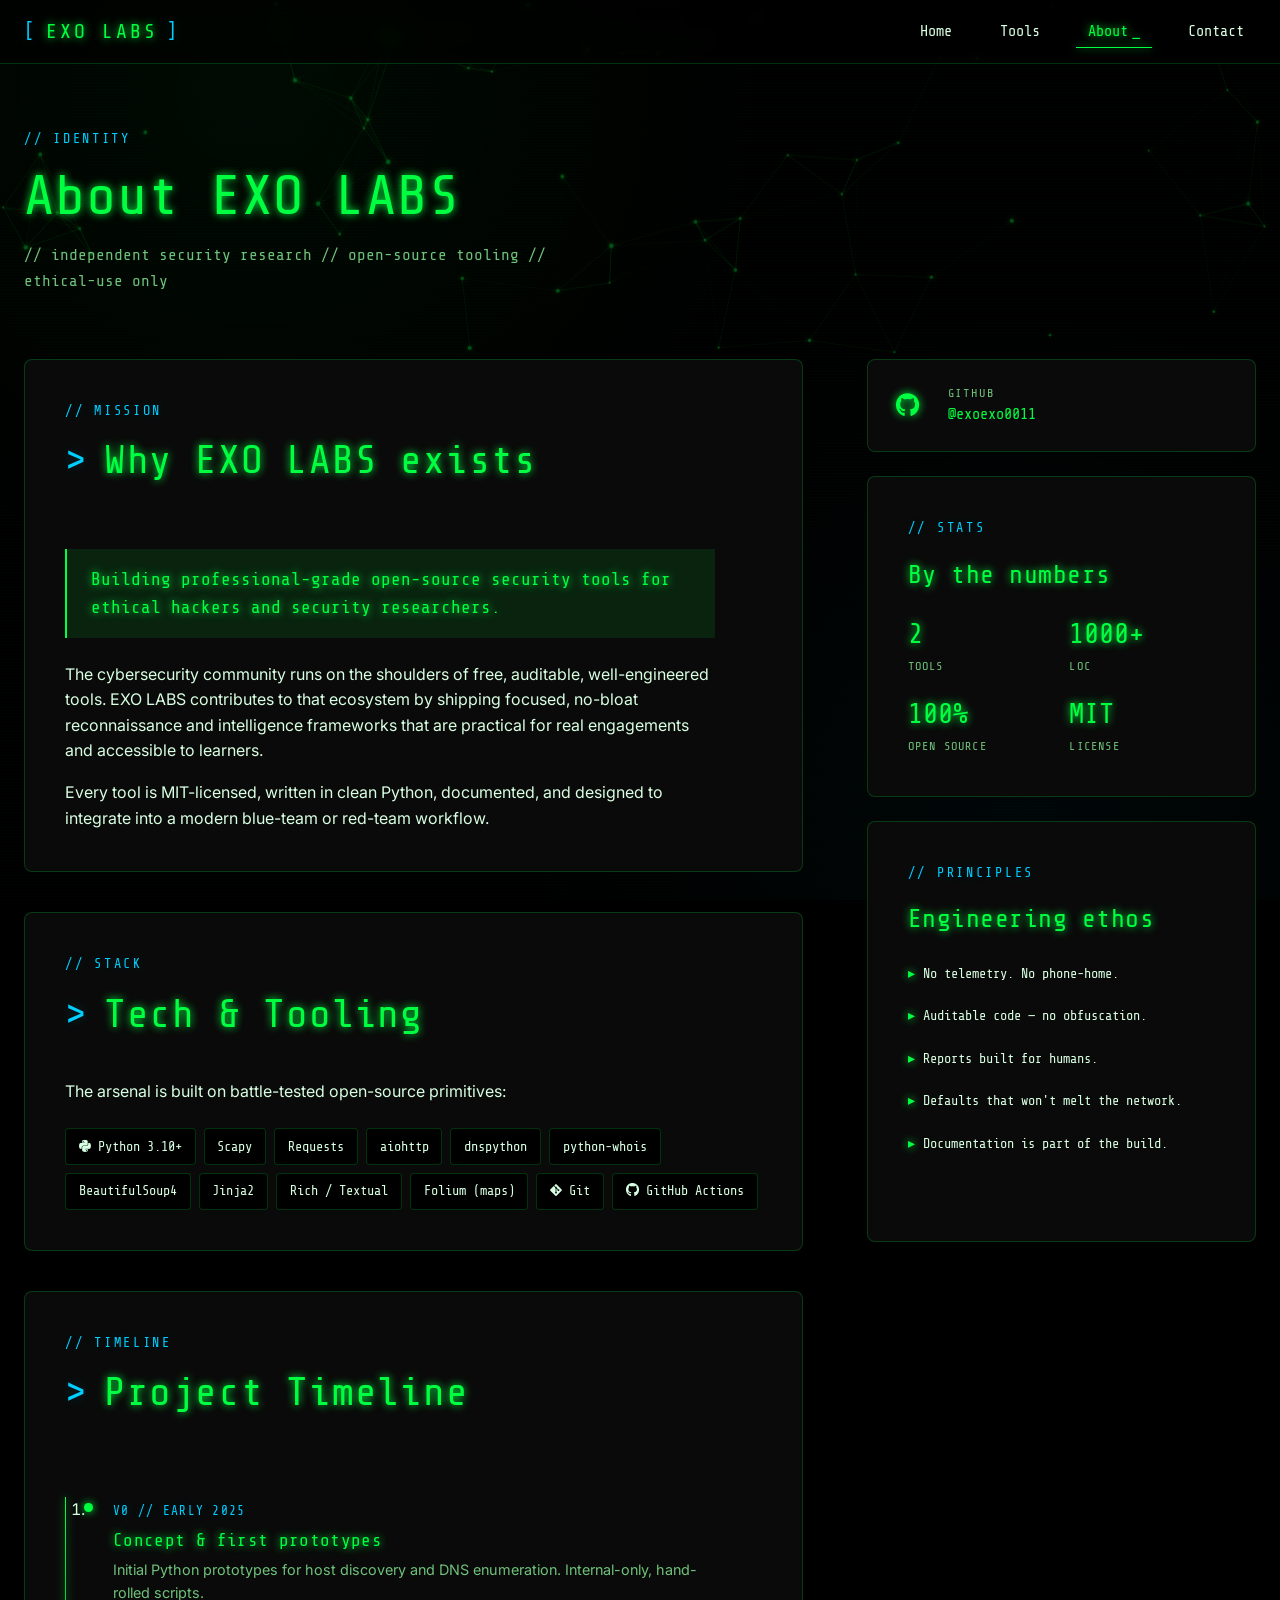
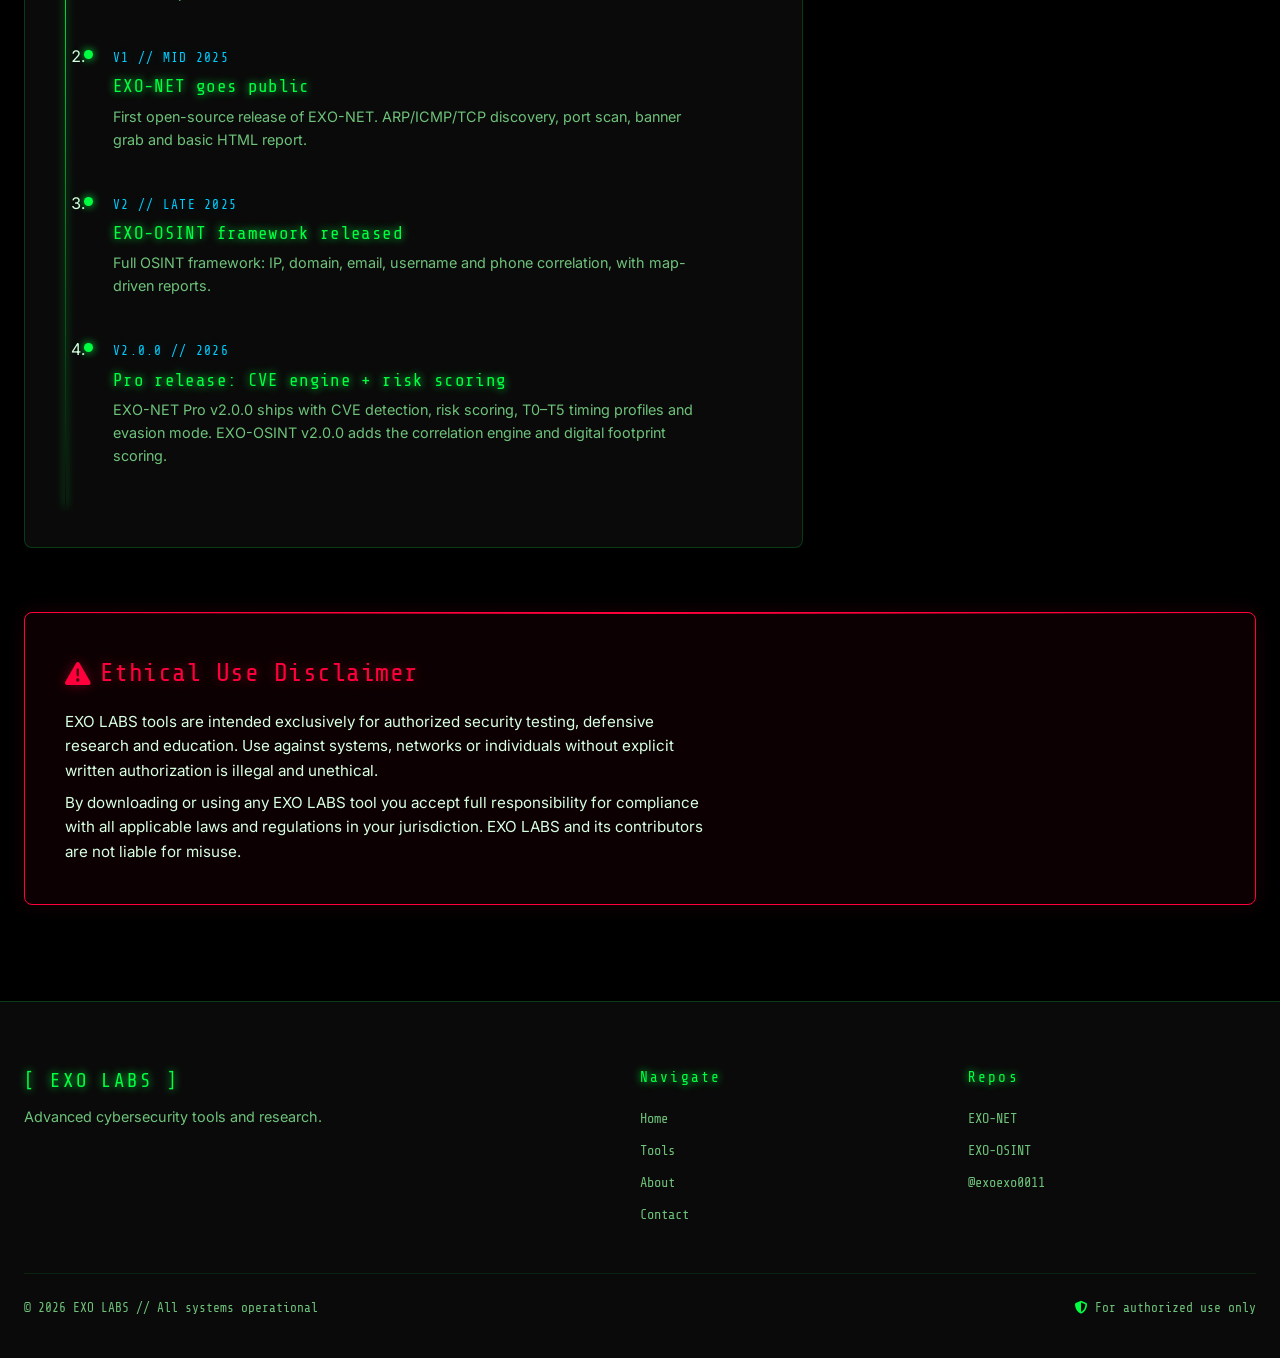
==== about.html @ 73e5dd17 "Initial commit: EXO LABS cybersecurity tools showcase - 4-page static site (index, tools, about, con" ====
<!DOCTYPE html>
<html lang="en">
<head>
  <meta charset="UTF-8" />
  <meta name="viewport" content="width=device-width, initial-scale=1.0" />
  <meta name="description" content="About EXO LABS — Mission, tech stack, project timeline and ethical-use policy." />
  <meta name="theme-color" content="#000000" />

  <title>About // EXO LABS</title>

  <link rel="preconnect" href="https://fonts.googleapis.com" />
  <link rel="preconnect" href="https://fonts.gstatic.com" crossorigin />
  <link href="https://fonts.googleapis.com/css2?family=Share+Tech+Mono&family=Inter:wght@400;500;600&display=swap" rel="stylesheet" />
  <link rel="stylesheet" href="https://cdnjs.cloudflare.com/ajax/libs/font-awesome/6.5.1/css/all.min.css" />

  <link rel="stylesheet" href="css/style.css" />
  <link rel="stylesheet" href="css/animations.css" />
  <link rel="stylesheet" href="css/responsive.css" />

  <link rel="icon" href="data:image/svg+xml,%3Csvg xmlns='http://www.w3.org/2000/svg' viewBox='0 0 100 100'%3E%3Ctext y='.9em' font-size='90' fill='%2300ff41'%3E%E2%96%A0%3C/text%3E%3C/svg%3E" />

  <style>
    .about-hero {
      position: relative;
      padding: calc(var(--nav-height) + var(--space-xl)) 0 var(--space-xl);
      overflow: hidden;
    }
  </style>
</head>
<body data-page="about">

  <div class="scroll-progress" id="scroll-progress"></div>

  <nav class="nav" id="nav" aria-label="Primary">
    <div class="nav-container">
      <a href="index.html" class="nav-logo" aria-label="EXO LABS home">
        <span class="bracket">[</span>EXO LABS<span class="bracket">]</span>
      </a>
      <button class="nav-toggle" id="nav-toggle" aria-label="Toggle navigation menu" aria-expanded="false" aria-controls="nav-links">
        <span></span><span></span><span></span>
      </button>
      <ul class="nav-links" id="nav-links" role="menubar">
        <li role="none"><a href="index.html" class="nav-link" role="menuitem">Home</a></li>
        <li role="none"><a href="tools.html" class="nav-link" role="menuitem">Tools</a></li>
        <li role="none"><a href="about.html" class="nav-link active" role="menuitem">About</a></li>
        <li role="none"><a href="contact.html" class="nav-link" role="menuitem">Contact</a></li>
      </ul>
    </div>
  </nav>

  <main>
    <section class="about-hero">
      <canvas id="particle-canvas" aria-hidden="true"></canvas>
      <div class="container" style="position:relative; z-index: 3;">
        <span class="section-eyebrow reveal">// Identity</span>
        <h1 class="reveal">About EXO LABS</h1>
        <p class="reveal" style="color: var(--text-muted); font-family: var(--font-mono); margin-top: var(--space-sm);">
          // independent security research // open-source tooling // ethical-use only
        </p>
      </div>
    </section>

    <section class="container">
      <div class="about-grid">
        <div>
          <article class="about-card reveal">
            <span class="section-eyebrow">// Mission</span>
            <h2 class="section-title">Why EXO LABS exists</h2>
            <p class="mission-statement">
              Building professional-grade open-source security tools for ethical hackers and security researchers.
            </p>
            <p style="margin-top: var(--space-md);">
              The cybersecurity community runs on the shoulders of free, auditable, well-engineered tools. EXO LABS
              contributes to that ecosystem by shipping focused, no-bloat reconnaissance and intelligence frameworks
              that are practical for real engagements and accessible to learners.
            </p>
            <p style="margin-top: var(--space-sm);">
              Every tool is MIT-licensed, written in clean Python, documented, and designed to integrate into a
              modern blue-team or red-team workflow.
            </p>
          </article>

          <article class="about-card reveal delay-1" style="margin-top: var(--space-lg);">
            <span class="section-eyebrow">// Stack</span>
            <h2 class="section-title">Tech &amp; Tooling</h2>
            <p>The arsenal is built on battle-tested open-source primitives:</p>
            <div class="tech-stack">
              <span class="tech-pill"><i class="fa-brands fa-python" aria-hidden="true"></i> Python 3.10+</span>
              <span class="tech-pill">Scapy</span>
              <span class="tech-pill">Requests</span>
              <span class="tech-pill">aiohttp</span>
              <span class="tech-pill">dnspython</span>
              <span class="tech-pill">python-whois</span>
              <span class="tech-pill">BeautifulSoup4</span>
              <span class="tech-pill">Jinja2</span>
              <span class="tech-pill">Rich / Textual</span>
              <span class="tech-pill">Folium (maps)</span>
              <span class="tech-pill"><i class="fa-brands fa-git-alt" aria-hidden="true"></i> Git</span>
              <span class="tech-pill"><i class="fa-brands fa-github" aria-hidden="true"></i> GitHub Actions</span>
            </div>
          </article>

          <article class="about-card reveal delay-2" style="margin-top: var(--space-lg);">
            <span class="section-eyebrow">// Timeline</span>
            <h2 class="section-title">Project Timeline</h2>
            <ol class="timeline">
              <li class="timeline-item">
                <span class="timeline-date">v0 // Early 2025</span>
                <h3 class="timeline-title">Concept &amp; first prototypes</h3>
                <p class="timeline-desc">
                  Initial Python prototypes for host discovery and DNS enumeration. Internal-only, hand-rolled scripts.
                </p>
              </li>
              <li class="timeline-item">
                <span class="timeline-date">v1 // Mid 2025</span>
                <h3 class="timeline-title">EXO-NET goes public</h3>
                <p class="timeline-desc">
                  First open-source release of EXO-NET. ARP/ICMP/TCP discovery, port scan, banner grab and basic HTML report.
                </p>
              </li>
              <li class="timeline-item">
                <span class="timeline-date">v2 // Late 2025</span>
                <h3 class="timeline-title">EXO-OSINT framework released</h3>
                <p class="timeline-desc">
                  Full OSINT framework: IP, domain, email, username and phone correlation, with map-driven reports.
                </p>
              </li>
              <li class="timeline-item">
                <span class="timeline-date">v2.0.0 // 2026</span>
                <h3 class="timeline-title">Pro release: CVE engine + risk scoring</h3>
                <p class="timeline-desc">
                  EXO-NET Pro v2.0.0 ships with CVE detection, risk scoring, T0–T5 timing profiles and evasion mode.
                  EXO-OSINT v2.0.0 adds the correlation engine and digital footprint scoring.
                </p>
              </li>
            </ol>
          </article>
        </div>

        <aside style="display:flex; flex-direction:column; gap: var(--space-md);">
          <a class="contact-link-card reveal" href="https://github.com/exoexo0011" target="_blank" rel="noopener noreferrer">
            <i class="fa-brands fa-github" aria-hidden="true"></i>
            <div>
              <div class="label">GitHub</div>
              <div class="value">@exoexo0011</div>
            </div>
          </a>

          <div class="about-card reveal delay-1">
            <span class="section-eyebrow">// Stats</span>
            <h3 style="margin-top: 0.5rem;">By the numbers</h3>
            <div style="display:grid; grid-template-columns: 1fr 1fr; gap: var(--space-sm); margin-top: var(--space-sm);">
              <div>
                <div style="font-family: var(--font-mono); font-size: 1.75rem; color: var(--primary); text-shadow: var(--glow-sm);">2</div>
                <div style="font-family: var(--font-mono); font-size: 0.75rem; color: var(--text-muted); letter-spacing: 0.1em; text-transform: uppercase;">Tools</div>
              </div>
              <div>
                <div style="font-family: var(--font-mono); font-size: 1.75rem; color: var(--primary); text-shadow: var(--glow-sm);">1000+</div>
                <div style="font-family: var(--font-mono); font-size: 0.75rem; color: var(--text-muted); letter-spacing: 0.1em; text-transform: uppercase;">LOC</div>
              </div>
              <div>
                <div style="font-family: var(--font-mono); font-size: 1.75rem; color: var(--primary); text-shadow: var(--glow-sm);">100%</div>
                <div style="font-family: var(--font-mono); font-size: 0.75rem; color: var(--text-muted); letter-spacing: 0.1em; text-transform: uppercase;">Open Source</div>
              </div>
              <div>
                <div style="font-family: var(--font-mono); font-size: 1.75rem; color: var(--primary); text-shadow: var(--glow-sm);">MIT</div>
                <div style="font-family: var(--font-mono); font-size: 0.75rem; color: var(--text-muted); letter-spacing: 0.1em; text-transform: uppercase;">License</div>
              </div>
            </div>
          </div>

          <div class="about-card reveal delay-2">
            <span class="section-eyebrow">// Principles</span>
            <h3 style="margin-top: 0.5rem;">Engineering ethos</h3>
            <ul class="tool-features" style="grid-template-columns: 1fr; margin-top: var(--space-sm);">
              <li>No telemetry. No phone-home.</li>
              <li>Auditable code &mdash; no obfuscation.</li>
              <li>Reports built for humans.</li>
              <li>Defaults that won't melt the network.</li>
              <li>Documentation is part of the build.</li>
            </ul>
          </div>
        </aside>
      </div>

      <div class="disclaimer reveal" style="margin-top: var(--space-xl); margin-bottom: var(--space-2xl);">
        <h3 class="disclaimer-title"><i class="fa-solid fa-triangle-exclamation" aria-hidden="true"></i> Ethical Use Disclaimer</h3>
        <p>
          EXO LABS tools are intended exclusively for authorized security testing, defensive research and education.
          Use against systems, networks or individuals without explicit written authorization is illegal and unethical.
        </p>
        <p>
          By downloading or using any EXO LABS tool you accept full responsibility for compliance with all applicable
          laws and regulations in your jurisdiction. EXO LABS and its contributors are not liable for misuse.
        </p>
      </div>
    </section>
  </main>

  <footer class="footer">
    <div class="container">
      <div class="footer-grid">
        <div>
          <div class="footer-brand">[ EXO LABS ]</div>
          <p style="color: var(--text-muted); font-size: 0.9rem;">Advanced cybersecurity tools and research.</p>
        </div>
        <div>
          <h4>Navigate</h4>
          <ul>
            <li><a href="index.html">Home</a></li>
            <li><a href="tools.html">Tools</a></li>
            <li><a href="about.html">About</a></li>
            <li><a href="contact.html">Contact</a></li>
          </ul>
        </div>
        <div>
          <h4>Repos</h4>
          <ul>
            <li><a href="https://github.com/exoexo0011/EXO-NET" target="_blank" rel="noopener noreferrer">EXO-NET</a></li>
            <li><a href="https://github.com/exoexo0011/EXO-OSINT" target="_blank" rel="noopener noreferrer">EXO-OSINT</a></li>
            <li><a href="https://github.com/exoexo0011" target="_blank" rel="noopener noreferrer">@exoexo0011</a></li>
          </ul>
        </div>
      </div>
      <div class="footer-bottom">
        <span>&copy; <span id="year">2026</span> EXO LABS // All systems operational</span>
        <span><i class="fa-solid fa-shield-halved" aria-hidden="true" style="color: var(--primary);"></i> For authorized use only</span>
      </div>
    </div>
  </footer>

  <button class="back-to-top" id="back-to-top" aria-label="Back to top" title="Back to top">
    <i class="fa-solid fa-chevron-up" aria-hidden="true"></i>
  </button>

  <script src="js/animations.js" defer></script>
  <script src="js/main.js" defer></script>
</body>
</html>
---- css/style.css ----
/* ============================================
   EXO LABS - Core Stylesheet
   Cyberpunk Cybersecurity Showcase
   ============================================ */

:root {
  /* Color Tokens */
  --bg: #000000;
  --bg-elev: #0a0a0a;
  --bg-elev-2: #0f0f0f;
  --primary: #00ff41;
  --primary-dim: #00ff4133;
  --primary-soft: #00ff411a;
  --secondary: #00cfff;
  --secondary-dim: #00cfff33;
  --danger: #ff003c;
  --warning: #ffe600;
  --text: #d8ffe1;
  --text-muted: #6ec27a;
  --text-faint: #3a5a3f;
  --border: #00ff4133;
  --border-soft: #00ff4118;

  /* Typography */
  --font-mono: 'Share Tech Mono', 'JetBrains Mono', 'Courier New', monospace;
  --font-body: 'Inter', 'Roboto', system-ui, -apple-system, sans-serif;

  /* Spacing */
  --space-xs: 0.5rem;
  --space-sm: 1rem;
  --space-md: 1.5rem;
  --space-lg: 2.5rem;
  --space-xl: 4rem;
  --space-2xl: 6rem;

  /* Effects */
  --glow-sm: 0 0 8px var(--primary);
  --glow-md: 0 0 16px var(--primary-dim);
  --glow-lg: 0 0 28px var(--primary-dim);
  --glow-cyan: 0 0 12px var(--secondary-dim);
  --glow-danger: 0 0 12px #ff003c66;

  --radius-sm: 4px;
  --radius-md: 8px;

  --transition-fast: 150ms ease;
  --transition-base: 250ms ease;
  --transition-slow: 500ms ease;

  /* Layout */
  --container-max: 1280px;
  --nav-height: 64px;
}

/* ============================================
   Reset & Base
   ============================================ */
*,
*::before,
*::after {
  box-sizing: border-box;
  margin: 0;
  padding: 0;
}

html {
  scroll-behavior: smooth;
  scroll-padding-top: var(--nav-height);
}

body {
  font-family: var(--font-body);
  background: var(--bg);
  color: var(--text);
  line-height: 1.6;
  overflow-x: hidden;
  min-height: 100vh;
  -webkit-font-smoothing: antialiased;
  -moz-osx-font-smoothing: grayscale;
}

/* Background grain overlay for atmosphere */
body::before {
  content: "";
  position: fixed;
  inset: 0;
  pointer-events: none;
  z-index: 1;
  background-image:
    radial-gradient(circle at 20% 10%, rgba(0, 255, 65, 0.04), transparent 40%),
    radial-gradient(circle at 80% 90%, rgba(0, 207, 255, 0.03), transparent 40%);
}

/* Subtle scanline overlay */
body::after {
  content: "";
  position: fixed;
  inset: 0;
  pointer-events: none;
  z-index: 2;
  background: repeating-linear-gradient(
    0deg,
    rgba(0, 255, 65, 0.025) 0px,
    rgba(0, 255, 65, 0.025) 1px,
    transparent 1px,
    transparent 3px
  );
  opacity: 0.5;
}

img,
svg {
  max-width: 100%;
  display: block;
}

a {
  color: var(--primary);
  text-decoration: none;
  transition: color var(--transition-fast), text-shadow var(--transition-fast);
}

a:hover {
  color: var(--primary);
  text-shadow: var(--glow-sm);
}

a:focus-visible,
button:focus-visible {
  outline: 2px solid var(--primary);
  outline-offset: 3px;
  border-radius: var(--radius-sm);
}

ul {
  list-style: none;
}

button {
  font-family: inherit;
  cursor: pointer;
  background: none;
  border: none;
  color: inherit;
}

::selection {
  background: var(--primary);
  color: var(--bg);
}

/* ============================================
   Typography
   ============================================ */
h1, h2, h3, h4, h5, h6,
.mono {
  font-family: var(--font-mono);
  font-weight: 400;
  letter-spacing: 0.02em;
  color: var(--primary);
  text-shadow: var(--glow-sm);
}

h1 { font-size: clamp(2rem, 5vw, 3.5rem); line-height: 1.1; }
h2 { font-size: clamp(1.5rem, 3.5vw, 2.5rem); line-height: 1.2; }
h3 { font-size: clamp(1.2rem, 2.5vw, 1.6rem); }
h4 { font-size: 1.1rem; }

.section-title {
  display: inline-flex;
  align-items: center;
  gap: var(--space-sm);
  margin-bottom: var(--space-lg);
  position: relative;
}

.section-title::before {
  content: ">";
  color: var(--secondary);
  text-shadow: var(--glow-cyan);
}

.section-eyebrow {
  font-family: var(--font-mono);
  font-size: 0.85rem;
  color: var(--secondary);
  letter-spacing: 0.2em;
  text-transform: uppercase;
  margin-bottom: var(--space-sm);
  display: block;
  text-shadow: var(--glow-cyan);
}

p {
  color: var(--text);
  max-width: 65ch;
}

code, .code-inline {
  font-family: var(--font-mono);
  background: var(--bg-elev);
  padding: 0.15em 0.45em;
  border: 1px solid var(--border);
  border-radius: var(--radius-sm);
  color: var(--primary);
  font-size: 0.9em;
}

/* ============================================
   Layout
   ============================================ */
.container {
  width: 100%;
  max-width: var(--container-max);
  margin: 0 auto;
  padding: 0 var(--space-md);
  position: relative;
  z-index: 3;
}

main {
  position: relative;
  z-index: 3;
}

section {
  padding: var(--space-2xl) 0;
  position: relative;
}

.section-divider {
  height: 1px;
  background: linear-gradient(90deg, transparent, var(--border), transparent);
  margin: 0;
}

/* ============================================
   Navigation
   ============================================ */
.nav {
  position: fixed;
  top: 0;
  left: 0;
  right: 0;
  height: var(--nav-height);
  z-index: 100;
  background: rgba(0, 0, 0, 0.6);
  backdrop-filter: blur(12px) saturate(180%);
  -webkit-backdrop-filter: blur(12px) saturate(180%);
  border-bottom: 1px solid var(--border);
  transition: border-color var(--transition-base), background var(--transition-base);
}

.nav.scrolled {
  background: rgba(0, 0, 0, 0.85);
  border-bottom-color: var(--primary-dim);
  box-shadow: 0 0 30px rgba(0, 255, 65, 0.08);
}

.nav-container {
  height: 100%;
  display: flex;
  align-items: center;
  justify-content: space-between;
  max-width: var(--container-max);
  margin: 0 auto;
  padding: 0 var(--space-md);
}

.nav-logo {
  font-family: var(--font-mono);
  font-size: 1.25rem;
  color: var(--primary);
  text-shadow: var(--glow-sm);
  letter-spacing: 0.15em;
  display: flex;
  align-items: center;
  gap: 0.5rem;
  font-weight: 400;
}

.nav-logo .bracket {
  color: var(--secondary);
  text-shadow: var(--glow-cyan);
}

.nav-logo:hover {
  animation: glitch 0.4s steps(2, end);
}

.nav-links {
  display: flex;
  align-items: center;
  gap: var(--space-md);
}

.nav-link {
  font-family: var(--font-mono);
  font-size: 0.95rem;
  color: var(--text);
  padding: 0.5rem 0.75rem;
  border-radius: var(--radius-sm);
  position: relative;
  transition: color var(--transition-fast);
}

.nav-link::before {
  content: "";
  position: absolute;
  left: 50%;
  bottom: 0;
  width: 0;
  height: 1px;
  background: var(--primary);
  box-shadow: var(--glow-sm);
  transition: width var(--transition-base), left var(--transition-base);
}

.nav-link:hover,
.nav-link.active {
  color: var(--primary);
  text-shadow: var(--glow-sm);
}

.nav-link:hover::before,
.nav-link.active::before {
  width: 100%;
  left: 0;
}

.nav-link.active::after {
  content: "_";
  margin-left: 4px;
  animation: blink 1s step-end infinite;
}

.nav-toggle {
  display: none;
  width: 40px;
  height: 40px;
  position: relative;
  z-index: 101;
}

.nav-toggle span {
  display: block;
  width: 24px;
  height: 2px;
  background: var(--primary);
  margin: 5px auto;
  transition: transform var(--transition-base), opacity var(--transition-base);
  box-shadow: var(--glow-sm);
}

.nav-toggle.active span:nth-child(1) {
  transform: translateY(7px) rotate(45deg);
}

.nav-toggle.active span:nth-child(2) {
  opacity: 0;
}

.nav-toggle.active span:nth-child(3) {
  transform: translateY(-7px) rotate(-45deg);
}

/* ============================================
   Buttons
   ============================================ */
.btn {
  display: inline-flex;
  align-items: center;
  gap: 0.5rem;
  padding: 0.75rem 1.5rem;
  font-family: var(--font-mono);
  font-size: 0.95rem;
  letter-spacing: 0.05em;
  border: 1px solid var(--primary);
  background: transparent;
  color: var(--primary);
  border-radius: var(--radius-sm);
  cursor: pointer;
  transition: all var(--transition-base);
  position: relative;
  overflow: hidden;
  text-shadow: var(--glow-sm);
}

.btn::before {
  content: "";
  position: absolute;
  inset: 0;
  background: linear-gradient(90deg, transparent, var(--primary-soft), transparent);
  transform: translateX(-100%);
  transition: transform var(--transition-slow);
}

.btn:hover {
  background: var(--primary-soft);
  box-shadow: 0 0 20px var(--primary-dim), inset 0 0 20px var(--primary-soft);
  transform: translateY(-2px);
}

.btn:hover::before {
  transform: translateX(100%);
}

.btn-primary {
  background: var(--primary);
  color: var(--bg);
  text-shadow: none;
}

.btn-primary:hover {
  background: var(--primary);
  color: var(--bg);
  box-shadow: 0 0 30px var(--primary), 0 0 60px var(--primary-dim);
  text-shadow: none;
}

.btn-secondary {
  border-color: var(--secondary);
  color: var(--secondary);
  text-shadow: var(--glow-cyan);
}

.btn-secondary:hover {
  background: rgba(0, 207, 255, 0.1);
  box-shadow: 0 0 20px var(--secondary-dim);
}

.btn-ghost {
  border-color: var(--border);
  color: var(--text);
  text-shadow: none;
}

.btn-ghost:hover {
  border-color: var(--primary);
  color: var(--primary);
  text-shadow: var(--glow-sm);
}

/* ============================================
   Hero Section
   ============================================ */
.hero {
  min-height: 100vh;
  display: flex;
  align-items: center;
  justify-content: center;
  position: relative;
  padding: var(--nav-height) var(--space-md) var(--space-xl);
  overflow: hidden;
}

#matrix-canvas {
  position: absolute;
  inset: 0;
  width: 100%;
  height: 100%;
  z-index: 0;
  opacity: 0.4;
}

.hero-overlay {
  position: absolute;
  inset: 0;
  background:
    radial-gradient(ellipse at center, transparent 0%, rgba(0, 0, 0, 0.7) 70%, var(--bg) 100%);
  z-index: 1;
  pointer-events: none;
}

.hero-content {
  position: relative;
  z-index: 3;
  text-align: center;
  max-width: 1100px;
  width: 100%;
}

.ascii-logo {
  font-family: var(--font-mono);
  font-size: clamp(0.35rem, 1.1vw, 0.95rem);
  line-height: 1.1;
  color: var(--primary);
  text-shadow: 0 0 10px var(--primary), 0 0 20px var(--primary-dim);
  white-space: pre;
  margin: 0 auto var(--space-lg);
  display: inline-block;
  text-align: left;
  cursor: default;
  transition: transform var(--transition-base);
  user-select: none;
}

.ascii-logo:hover {
  animation: glitch 0.5s steps(3, end) infinite;
}

.hero-tagline {
  font-family: var(--font-mono);
  font-size: clamp(1rem, 2.2vw, 1.5rem);
  color: var(--text);
  margin-bottom: var(--space-sm);
  min-height: 2em;
}

.hero-tagline .typed-text {
  color: var(--primary);
  text-shadow: var(--glow-sm);
}

.hero-tagline .cursor {
  display: inline-block;
  color: var(--primary);
  animation: blink 1s step-end infinite;
  font-weight: bold;
}

.hero-subtagline {
  font-family: var(--font-mono);
  color: var(--text-muted);
  font-size: clamp(0.85rem, 1.4vw, 1rem);
  margin-bottom: var(--space-xl);
  letter-spacing: 0.04em;
}

.hero-subtagline .comment {
  color: var(--text-faint);
}

/* Stat counters */
.stats {
  display: grid;
  grid-template-columns: repeat(3, 1fr);
  gap: var(--space-md);
  max-width: 800px;
  margin: 0 auto var(--space-xl);
}

.stat {
  padding: var(--space-md);
  background: rgba(10, 10, 10, 0.6);
  border: 1px solid var(--border);
  border-radius: var(--radius-md);
  backdrop-filter: blur(8px);
  transition: all var(--transition-base);
  position: relative;
  overflow: hidden;
}

.stat::before {
  content: "";
  position: absolute;
  top: 0;
  left: 0;
  width: 100%;
  height: 1px;
  background: linear-gradient(90deg, transparent, var(--primary), transparent);
  opacity: 0.5;
}

.stat:hover {
  border-color: var(--primary);
  box-shadow: 0 0 20px var(--primary-dim);
  transform: translateY(-2px);
}

.stat-value {
  font-family: var(--font-mono);
  font-size: clamp(2rem, 5vw, 3rem);
  color: var(--primary);
  text-shadow: var(--glow-sm);
  display: block;
  line-height: 1;
}

.stat-label {
  font-family: var(--font-mono);
  font-size: 0.75rem;
  color: var(--text-muted);
  letter-spacing: 0.15em;
  text-transform: uppercase;
  margin-top: 0.5rem;
  display: block;
}

/* Scroll indicator */
.scroll-indicator {
  position: absolute;
  bottom: 2rem;
  left: 50%;
  transform: translateX(-50%);
  font-family: var(--font-mono);
  font-size: 0.75rem;
  color: var(--text-muted);
  letter-spacing: 0.2em;
  text-transform: uppercase;
  text-align: center;
  z-index: 4;
  animation: pulse-down 2s ease-in-out infinite;
}

.scroll-indicator-arrow {
  display: block;
  margin-top: 0.5rem;
  font-size: 1.2rem;
  color: var(--primary);
  text-shadow: var(--glow-sm);
}

/* ============================================
   Featured Tools
   ============================================ */
.featured-tools {
  padding: var(--space-2xl) 0;
}

.featured-grid {
  display: grid;
  grid-template-columns: repeat(auto-fit, minmax(320px, 1fr));
  gap: var(--space-lg);
  margin-top: var(--space-lg);
}

.featured-card {
  padding: var(--space-lg);
  background: var(--bg-elev);
  border: 1px solid var(--border);
  border-radius: var(--radius-md);
  position: relative;
  transition: all var(--transition-base);
  overflow: hidden;
}

.featured-card::before {
  content: "";
  position: absolute;
  top: 0;
  left: -100%;
  width: 100%;
  height: 100%;
  background: linear-gradient(
    90deg,
    transparent,
    var(--primary-soft),
    transparent
  );
  transition: left 600ms ease;
}

.featured-card:hover {
  border-color: var(--primary);
  box-shadow: 0 0 30px var(--primary-dim);
  transform: translateY(-4px);
}

.featured-card:hover::before {
  left: 100%;
}

.featured-card-header {
  display: flex;
  justify-content: space-between;
  align-items: flex-start;
  margin-bottom: var(--space-sm);
}

.featured-card-title {
  font-size: 1.5rem;
  margin: 0;
}

.featured-card-version {
  font-family: var(--font-mono);
  font-size: 0.8rem;
  color: var(--secondary);
  background: rgba(0, 207, 255, 0.1);
  padding: 0.2rem 0.5rem;
  border-radius: var(--radius-sm);
  border: 1px solid var(--secondary-dim);
}

.featured-card-desc {
  color: var(--text);
  margin-bottom: var(--space-md);
  font-size: 0.95rem;
}

/* ============================================
   Tools Page
   ============================================ */
.page-header {
  padding: calc(var(--nav-height) + var(--space-xl)) 0 var(--space-lg);
  text-align: center;
  position: relative;
}

.page-header::after {
  content: "";
  display: block;
  width: 80px;
  height: 2px;
  background: var(--primary);
  box-shadow: var(--glow-sm);
  margin: var(--space-md) auto 0;
}

.page-header h1 {
  margin-bottom: var(--space-sm);
}

.page-header p {
  margin: 0 auto;
  color: var(--text-muted);
  font-family: var(--font-mono);
}

.tools-grid {
  display: grid;
  grid-template-columns: 1fr;
  gap: var(--space-xl);
  padding-bottom: var(--space-2xl);
}

@media (min-width: 1024px) {
  .tools-grid {
    grid-template-columns: repeat(2, 1fr);
  }
}

.tool-card {
  background: var(--bg-elev);
  border: 1px solid var(--border);
  border-radius: var(--radius-md);
  overflow: hidden;
  transition: all var(--transition-base);
  display: flex;
  flex-direction: column;
  position: relative;
}

.tool-card:hover {
  border-color: var(--primary);
  box-shadow: 0 0 30px var(--primary-dim), 0 0 60px rgba(0, 255, 65, 0.05);
  transform: translateY(-4px);
}

.tool-card-head {
  padding: var(--space-md) var(--space-lg);
  border-bottom: 1px solid var(--border-soft);
  background: linear-gradient(180deg, rgba(0, 255, 65, 0.04), transparent);
}

.tool-badges {
  display: flex;
  gap: 0.5rem;
  margin-bottom: var(--space-sm);
  flex-wrap: wrap;
}

.badge {
  display: inline-flex;
  align-items: center;
  gap: 0.3rem;
  font-family: var(--font-mono);
  font-size: 0.75rem;
  padding: 0.2rem 0.6rem;
  border-radius: var(--radius-sm);
  border: 1px solid var(--border);
  background: var(--bg);
  color: var(--text-muted);
  letter-spacing: 0.05em;
}

.badge-primary {
  border-color: var(--primary-dim);
  color: var(--primary);
}

.badge-secondary {
  border-color: var(--secondary-dim);
  color: var(--secondary);
}

.badge-warning {
  border-color: rgba(255, 230, 0, 0.4);
  color: var(--warning);
}

.tool-name-row {
  display: flex;
  justify-content: space-between;
  align-items: baseline;
  flex-wrap: wrap;
  gap: 0.5rem;
}

.tool-name {
  font-size: 2rem;
  margin: 0;
  letter-spacing: 0.05em;
}

.tool-version {
  font-family: var(--font-mono);
  font-size: 0.85rem;
  color: var(--secondary);
  text-shadow: var(--glow-cyan);
}

.tool-desc {
  color: var(--text);
  margin-top: var(--space-sm);
  font-size: 0.95rem;
  line-height: 1.6;
}

.tool-card-body {
  padding: var(--space-lg);
  flex: 1;
}

.tool-features {
  display: grid;
  grid-template-columns: 1fr;
  gap: 0.5rem;
  margin-bottom: var(--space-lg);
}

@media (min-width: 480px) {
  .tool-features {
    grid-template-columns: 1fr 1fr;
  }
}

.tool-features li {
  font-family: var(--font-mono);
  font-size: 0.85rem;
  color: var(--text);
  padding: 0.4rem 0;
  display: flex;
  align-items: flex-start;
  gap: 0.5rem;
}

.tool-features li::before {
  content: "▸";
  color: var(--primary);
  text-shadow: var(--glow-sm);
  flex-shrink: 0;
}

/* Terminal preview */
.terminal {
  background: #050505;
  border: 1px solid var(--border);
  border-radius: var(--radius-md);
  overflow: hidden;
  margin: var(--space-md) 0;
  font-family: var(--font-mono);
  font-size: 0.82rem;
}

.terminal-header {
  display: flex;
  align-items: center;
  gap: 0.5rem;
  padding: 0.6rem 0.9rem;
  background: #0d0d0d;
  border-bottom: 1px solid var(--border-soft);
}

.terminal-dot {
  width: 10px;
  height: 10px;
  border-radius: 50%;
  background: #333;
}

.terminal-dot.red { background: #ff5f56; }
.terminal-dot.yellow { background: #ffbd2e; }
.terminal-dot.green { background: #27c93f; }

.terminal-title {
  margin-left: auto;
  font-size: 0.75rem;
  color: var(--text-muted);
  letter-spacing: 0.1em;
}

.terminal-body {
  padding: var(--space-md);
  color: var(--text);
  line-height: 1.7;
  min-height: 200px;
  white-space: pre-wrap;
  word-break: break-word;
}

.terminal-body .prompt { color: var(--primary); }
.terminal-body .cmd { color: var(--text); }
.terminal-body .output { color: var(--text-muted); }
.terminal-body .ok { color: var(--primary); }
.terminal-body .warn { color: var(--warning); }
.terminal-body .err { color: var(--danger); }
.terminal-body .info { color: var(--secondary); }

.terminal-cursor {
  display: inline-block;
  width: 8px;
  height: 1em;
  background: var(--primary);
  vertical-align: text-bottom;
  animation: blink 1s step-end infinite;
  box-shadow: var(--glow-sm);
}

/* Install command box */
.install-box {
  display: flex;
  align-items: center;
  gap: 0.5rem;
  background: #050505;
  border: 1px solid var(--border);
  border-radius: var(--radius-sm);
  padding: 0.5rem 0.75rem;
  margin: var(--space-sm) 0 var(--space-lg);
  font-family: var(--font-mono);
  font-size: 0.85rem;
  overflow: hidden;
}

.install-box .prompt {
  color: var(--primary);
  flex-shrink: 0;
}

.install-box code {
  background: transparent;
  border: none;
  padding: 0;
  color: var(--text);
  flex: 1;
  overflow-x: auto;
  white-space: nowrap;
}

.copy-btn {
  flex-shrink: 0;
  padding: 0.25rem 0.6rem;
  border: 1px solid var(--border);
  border-radius: var(--radius-sm);
  font-family: var(--font-mono);
  font-size: 0.75rem;
  color: var(--text-muted);
  background: var(--bg);
  transition: all var(--transition-fast);
  letter-spacing: 0.1em;
}

.copy-btn:hover {
  color: var(--primary);
  border-color: var(--primary);
  box-shadow: var(--glow-sm);
}

.copy-btn.copied {
  color: var(--primary);
  border-color: var(--primary);
}

.tool-actions {
  display: flex;
  gap: 0.75rem;
  flex-wrap: wrap;
}

/* ============================================
   About Page
   ============================================ */
.about-grid {
  display: grid;
  grid-template-columns: 1fr;
  gap: var(--space-xl);
}

@media (min-width: 900px) {
  .about-grid {
    grid-template-columns: 2fr 1fr;
  }
}

.about-card {
  background: var(--bg-elev);
  border: 1px solid var(--border);
  border-radius: var(--radius-md);
  padding: var(--space-lg);
  transition: border-color var(--transition-base);
}

.about-card:hover {
  border-color: var(--primary-dim);
}

.mission-statement {
  font-family: var(--font-mono);
  font-size: 1.1rem;
  color: var(--primary);
  text-shadow: var(--glow-sm);
  border-left: 2px solid var(--primary);
  padding: var(--space-sm) var(--space-md);
  margin: var(--space-md) 0;
  background: var(--primary-soft);
}

.tech-stack {
  display: flex;
  flex-wrap: wrap;
  gap: 0.5rem;
  margin-top: var(--space-md);
}

.tech-pill {
  font-family: var(--font-mono);
  font-size: 0.85rem;
  padding: 0.4rem 0.8rem;
  border: 1px solid var(--border);
  border-radius: var(--radius-sm);
  color: var(--text);
  background: var(--bg);
  transition: all var(--transition-fast);
}

.tech-pill:hover {
  border-color: var(--primary);
  color: var(--primary);
  text-shadow: var(--glow-sm);
  box-shadow: var(--glow-md);
}

/* Timeline */
.timeline {
  position: relative;
  padding-left: var(--space-md);
  margin-top: var(--space-lg);
}

.timeline::before {
  content: "";
  position: absolute;
  left: 0;
  top: 0;
  bottom: 0;
  width: 1px;
  background: linear-gradient(180deg, var(--primary), transparent);
  box-shadow: var(--glow-sm);
}

.timeline-item {
  position: relative;
  padding: 0 0 var(--space-lg) var(--space-md);
}

.timeline-item::before {
  content: "";
  position: absolute;
  left: -5px;
  top: 6px;
  width: 9px;
  height: 9px;
  border-radius: 50%;
  background: var(--primary);
  box-shadow: var(--glow-sm);
}

.timeline-date {
  font-family: var(--font-mono);
  font-size: 0.8rem;
  color: var(--secondary);
  text-shadow: var(--glow-cyan);
  letter-spacing: 0.1em;
  text-transform: uppercase;
  margin-bottom: 0.25rem;
  display: block;
}

.timeline-title {
  font-size: 1.1rem;
  margin-bottom: 0.25rem;
}

.timeline-desc {
  color: var(--text-muted);
  font-size: 0.9rem;
}

/* Particle canvas */
#particle-canvas {
  position: absolute;
  inset: 0;
  width: 100%;
  height: 100%;
  z-index: 0;
  opacity: 0.4;
  pointer-events: none;
}

/* Disclaimer box */
.disclaimer {
  border: 1px solid var(--danger);
  background: rgba(255, 0, 60, 0.05);
  border-radius: var(--radius-md);
  padding: var(--space-lg);
  margin-top: var(--space-lg);
  position: relative;
  box-shadow: 0 0 20px rgba(255, 0, 60, 0.1);
}

.disclaimer::before {
  content: "";
  position: absolute;
  top: 0;
  left: 0;
  width: 100%;
  height: 1px;
  background: linear-gradient(90deg, transparent, var(--danger), transparent);
}

.disclaimer-title {
  color: var(--danger);
  text-shadow: var(--glow-danger);
  margin-bottom: var(--space-sm);
  display: flex;
  align-items: center;
  gap: 0.5rem;
}

.disclaimer p {
  color: var(--text);
  font-size: 0.95rem;
}

.disclaimer p + p {
  margin-top: 0.5rem;
}

/* ============================================
   Contact Page
   ============================================ */
.contact-grid {
  display: grid;
  grid-template-columns: 1fr;
  gap: var(--space-xl);
}

@media (min-width: 900px) {
  .contact-grid {
    grid-template-columns: 3fr 2fr;
  }
}

.contact-form {
  background: var(--bg-elev);
  border: 1px solid var(--border);
  border-radius: var(--radius-md);
  padding: var(--space-lg);
}

.form-row {
  display: grid;
  gap: var(--space-md);
  margin-bottom: var(--space-md);
}

@media (min-width: 600px) {
  .form-row.cols-2 {
    grid-template-columns: 1fr 1fr;
  }
}

.form-field {
  display: flex;
  flex-direction: column;
}

.form-field label {
  font-family: var(--font-mono);
  font-size: 0.8rem;
  color: var(--text-muted);
  letter-spacing: 0.1em;
  text-transform: uppercase;
  margin-bottom: 0.4rem;
}

.form-field label::before {
  content: "> ";
  color: var(--primary);
}

.form-field input,
.form-field textarea,
.form-field select {
  font-family: var(--font-mono);
  background: var(--bg);
  border: 1px solid var(--border);
  border-radius: var(--radius-sm);
  padding: 0.7rem 0.9rem;
  color: var(--text);
  font-size: 0.95rem;
  transition: all var(--transition-fast);
  width: 100%;
}

.form-field input:focus,
.form-field textarea:focus,
.form-field select:focus {
  outline: none;
  border-color: var(--primary);
  box-shadow: var(--glow-md);
  background: rgba(0, 255, 65, 0.02);
}

.form-field textarea {
  min-height: 140px;
  resize: vertical;
}

.form-status {
  font-family: var(--font-mono);
  font-size: 0.85rem;
  margin-top: var(--space-sm);
  min-height: 1.5em;
}

.form-status.success { color: var(--primary); text-shadow: var(--glow-sm); }
.form-status.error { color: var(--danger); }

.contact-info {
  display: flex;
  flex-direction: column;
  gap: var(--space-md);
}

.contact-link-card {
  display: flex;
  align-items: center;
  gap: var(--space-md);
  padding: var(--space-md);
  background: var(--bg-elev);
  border: 1px solid var(--border);
  border-radius: var(--radius-md);
  transition: all var(--transition-base);
  color: var(--text);
}

.contact-link-card:hover {
  border-color: var(--primary);
  box-shadow: var(--glow-md);
  transform: translateX(4px);
  color: var(--text);
}

.contact-link-card i {
  font-size: 1.5rem;
  color: var(--primary);
  text-shadow: var(--glow-sm);
  width: 32px;
  text-align: center;
}

.contact-link-card .label {
  font-family: var(--font-mono);
  font-size: 0.75rem;
  color: var(--text-muted);
  letter-spacing: 0.15em;
  text-transform: uppercase;
}

.contact-link-card .value {
  font-family: var(--font-mono);
  color: var(--primary);
  font-size: 0.95rem;
}

/* ============================================
   Footer
   ============================================ */
.footer {
  border-top: 1px solid var(--border);
  background: var(--bg-elev);
  padding: var(--space-xl) 0 var(--space-lg);
  position: relative;
  z-index: 3;
  margin-top: var(--space-2xl);
}

.footer-grid {
  display: grid;
  grid-template-columns: 1fr;
  gap: var(--space-lg);
  margin-bottom: var(--space-lg);
}

@media (min-width: 700px) {
  .footer-grid {
    grid-template-columns: 2fr 1fr 1fr;
  }
}

.footer-brand {
  font-family: var(--font-mono);
  color: var(--primary);
  font-size: 1.2rem;
  text-shadow: var(--glow-sm);
  letter-spacing: 0.15em;
  margin-bottom: 0.5rem;
}

.footer h4 {
  font-size: 0.9rem;
  margin-bottom: var(--space-sm);
  letter-spacing: 0.15em;
}

.footer ul li {
  margin-bottom: 0.4rem;
}

.footer ul li a {
  font-family: var(--font-mono);
  color: var(--text-muted);
  font-size: 0.85rem;
}

.footer ul li a:hover {
  color: var(--primary);
}

.footer-bottom {
  padding-top: var(--space-md);
  border-top: 1px solid var(--border-soft);
  display: flex;
  justify-content: space-between;
  align-items: center;
  flex-wrap: wrap;
  gap: var(--space-sm);
  font-family: var(--font-mono);
  font-size: 0.8rem;
  color: var(--text-muted);
}

/* ============================================
   Floating UI
   ============================================ */
.scroll-progress {
  position: fixed;
  top: 0;
  left: 0;
  height: 2px;
  background: linear-gradient(90deg, var(--primary), var(--secondary));
  box-shadow: var(--glow-sm);
  z-index: 200;
  width: 0;
  transition: width 100ms linear;
}

.back-to-top {
  position: fixed;
  bottom: 1.5rem;
  right: 1.5rem;
  width: 44px;
  height: 44px;
  border: 1px solid var(--primary);
  background: rgba(0, 0, 0, 0.7);
  backdrop-filter: blur(8px);
  color: var(--primary);
  border-radius: var(--radius-sm);
  font-family: var(--font-mono);
  font-size: 1.2rem;
  display: flex;
  align-items: center;
  justify-content: center;
  z-index: 50;
  opacity: 0;
  pointer-events: none;
  transform: translateY(10px);
  transition: all var(--transition-base);
  text-shadow: var(--glow-sm);
}

.back-to-top.visible {
  opacity: 1;
  pointer-events: auto;
  transform: translateY(0);
}

.back-to-top:hover {
  background: var(--primary-soft);
  box-shadow: 0 0 20px var(--primary-dim);
  transform: translateY(-2px);
}

/* ============================================
   Reveal-on-scroll utility
   ============================================ */
.reveal {
  opacity: 0;
  transform: translateY(20px);
  transition: opacity 700ms ease, transform 700ms ease;
}

.reveal.visible {
  opacity: 1;
  transform: translateY(0);
}

.reveal.delay-1 { transition-delay: 80ms; }
.reveal.delay-2 { transition-delay: 160ms; }
.reveal.delay-3 { transition-delay: 240ms; }
.reveal.delay-4 { transition-delay: 320ms; }

/* Print */
@media print {
  .nav, .scroll-progress, .back-to-top, #matrix-canvas, #particle-canvas {
    display: none !important;
  }
}
---- css/animations.css ----
/* ============================================
   EXO LABS - Animations
   ============================================ */

/* Blink (cursor + active link underscore) */
@keyframes blink {
  0%, 49% { opacity: 1; }
  50%, 100% { opacity: 0; }
}

/* Pulse for scroll indicator arrow */
@keyframes pulse-down {
  0%, 100% { transform: translate(-50%, 0); opacity: 0.7; }
  50% { transform: translate(-50%, 8px); opacity: 1; }
}

/* Glitch effect — horizontal RGB-style shift */
@keyframes glitch {
  0% {
    text-shadow:
      0 0 8px var(--primary),
      0.05em 0 0 var(--danger),
      -0.05em -0.025em 0 var(--secondary);
    transform: translate(0, 0);
  }
  20% {
    text-shadow:
      0 0 8px var(--primary),
      -0.05em -0.025em 0 var(--danger),
      0.025em 0.025em 0 var(--secondary);
    transform: translate(-1px, 1px);
  }
  40% {
    text-shadow:
      0 0 8px var(--primary),
      0.025em 0.05em 0 var(--danger),
      0.05em 0 0 var(--secondary);
    transform: translate(1px, -1px);
  }
  60% {
    text-shadow:
      0 0 8px var(--primary),
      -0.025em 0 0 var(--danger),
      -0.025em -0.05em 0 var(--secondary);
    transform: translate(0, 0);
  }
  80% {
    text-shadow:
      0 0 8px var(--primary),
      -0.05em -0.025em 0 var(--danger),
      -0.025em -0.05em 0 var(--secondary);
    transform: translate(1px, 0);
  }
  100% {
    text-shadow:
      0 0 8px var(--primary),
      0.025em 0 0 var(--danger),
      0 -0.025em 0 var(--secondary);
    transform: translate(0, 0);
  }
}

/* Scanline traveling across hero */
@keyframes scanline {
  0% { transform: translateY(-100%); }
  100% { transform: translateY(100vh); }
}

.hero::before {
  content: "";
  position: absolute;
  left: 0;
  right: 0;
  height: 80px;
  background: linear-gradient(
    180deg,
    transparent,
    rgba(0, 255, 65, 0.06),
    transparent
  );
  z-index: 2;
  pointer-events: none;
  animation: scanline 8s linear infinite;
}

/* Fade in */
@keyframes fadeIn {
  from { opacity: 0; }
  to { opacity: 1; }
}

.fade-in {
  animation: fadeIn 600ms ease both;
}

/* Slide up */
@keyframes slideUp {
  from { opacity: 0; transform: translateY(24px); }
  to { opacity: 1; transform: translateY(0); }
}

.slide-up {
  animation: slideUp 700ms ease both;
}

.slide-up.delay-1 { animation-delay: 100ms; }
.slide-up.delay-2 { animation-delay: 200ms; }
.slide-up.delay-3 { animation-delay: 350ms; }
.slide-up.delay-4 { animation-delay: 500ms; }
.slide-up.delay-5 { animation-delay: 700ms; }

/* Scan flicker for ASCII logo */
@keyframes flicker {
  0%, 100% { opacity: 1; }
  41%, 43% { opacity: 0.85; }
  42% { opacity: 0.7; }
}

.flicker {
  animation: flicker 4s infinite;
}

/* Subtle border glow pulse */
@keyframes border-pulse {
  0%, 100% { box-shadow: 0 0 6px var(--primary-dim); }
  50% { box-shadow: 0 0 18px var(--primary-dim); }
}

/* Counter pulse on update */
@keyframes count-bump {
  0% { transform: scale(1); }
  50% { transform: scale(1.05); }
  100% { transform: scale(1); }
}

.bump {
  animation: count-bump 200ms ease;
}

/* Reduced motion */
@media (prefers-reduced-motion: reduce) {
  *,
  *::before,
  *::after {
    animation-duration: 0.001ms !important;
    animation-iteration-count: 1 !important;
    transition-duration: 0.001ms !important;
    scroll-behavior: auto !important;
  }

  .hero::before,
  .ascii-logo,
  .nav-logo:hover {
    animation: none !important;
  }
}
---- css/responsive.css ----
/* ============================================
   EXO LABS - Responsive Overrides
   Mobile-first; layout/typography handled in style.css.
   This file fine-tunes nav drawer, hero stats, and edge cases.
   ============================================ */

/* Tablet & below */
@media (max-width: 900px) {
  :root {
    --space-2xl: 4rem;
    --space-xl: 3rem;
  }

  .stats {
    grid-template-columns: 1fr;
    max-width: 360px;
  }

  .stat {
    text-align: left;
    display: flex;
    align-items: baseline;
    gap: 1rem;
    padding: 0.85rem 1.1rem;
  }

  .stat-value {
    font-size: 2.2rem;
  }

  .stat-label {
    margin-top: 0;
  }
}

/* Mobile nav */
@media (max-width: 768px) {
  .nav-toggle {
    display: block;
  }

  .nav-links {
    position: fixed;
    top: var(--nav-height);
    left: 0;
    right: 0;
    background: rgba(0, 0, 0, 0.95);
    backdrop-filter: blur(16px);
    border-bottom: 1px solid var(--border);
    flex-direction: column;
    align-items: stretch;
    gap: 0;
    padding: var(--space-md);
    transform: translateY(-110%);
    transition: transform 350ms ease;
    box-shadow: 0 10px 30px rgba(0, 255, 65, 0.06);
  }

  .nav-links.open {
    transform: translateY(0);
  }

  .nav-link {
    padding: 0.9rem 0.5rem;
    border-bottom: 1px solid var(--border-soft);
    font-size: 1rem;
    text-align: left;
  }

  .nav-link:last-child {
    border-bottom: none;
  }

  .nav-link::before {
    display: none;
  }

  .nav-link.active {
    background: var(--primary-soft);
  }
}

/* Smaller phones */
@media (max-width: 480px) {
  :root {
    --space-md: 1rem;
    --space-lg: 1.5rem;
  }

  .ascii-logo {
    font-size: 0.32rem;
  }

  .hero-tagline {
    font-size: 0.95rem;
  }

  .tool-card-head,
  .tool-card-body,
  .featured-card,
  .about-card,
  .contact-form {
    padding: var(--space-md);
  }

  .tool-name {
    font-size: 1.5rem;
  }

  .btn {
    padding: 0.6rem 1rem;
    font-size: 0.85rem;
  }

  .back-to-top {
    bottom: 1rem;
    right: 1rem;
    width: 38px;
    height: 38px;
  }

  .install-box {
    font-size: 0.75rem;
  }

  .install-box code {
    font-size: 0.72rem;
  }

  .footer-bottom {
    flex-direction: column;
    align-items: flex-start;
  }
}

/* Very small ASCII fallback — degrade to compact text logo */
@media (max-width: 380px) {
  .ascii-logo {
    display: none;
  }

  .ascii-logo-fallback {
    display: block;
    font-family: var(--font-mono);
    font-size: 2.5rem;
    color: var(--primary);
    text-shadow: 0 0 12px var(--primary), 0 0 24px var(--primary-dim);
    letter-spacing: 0.15em;
    margin: 0 0 var(--space-md);
  }
}

.ascii-logo-fallback {
  display: none;
}
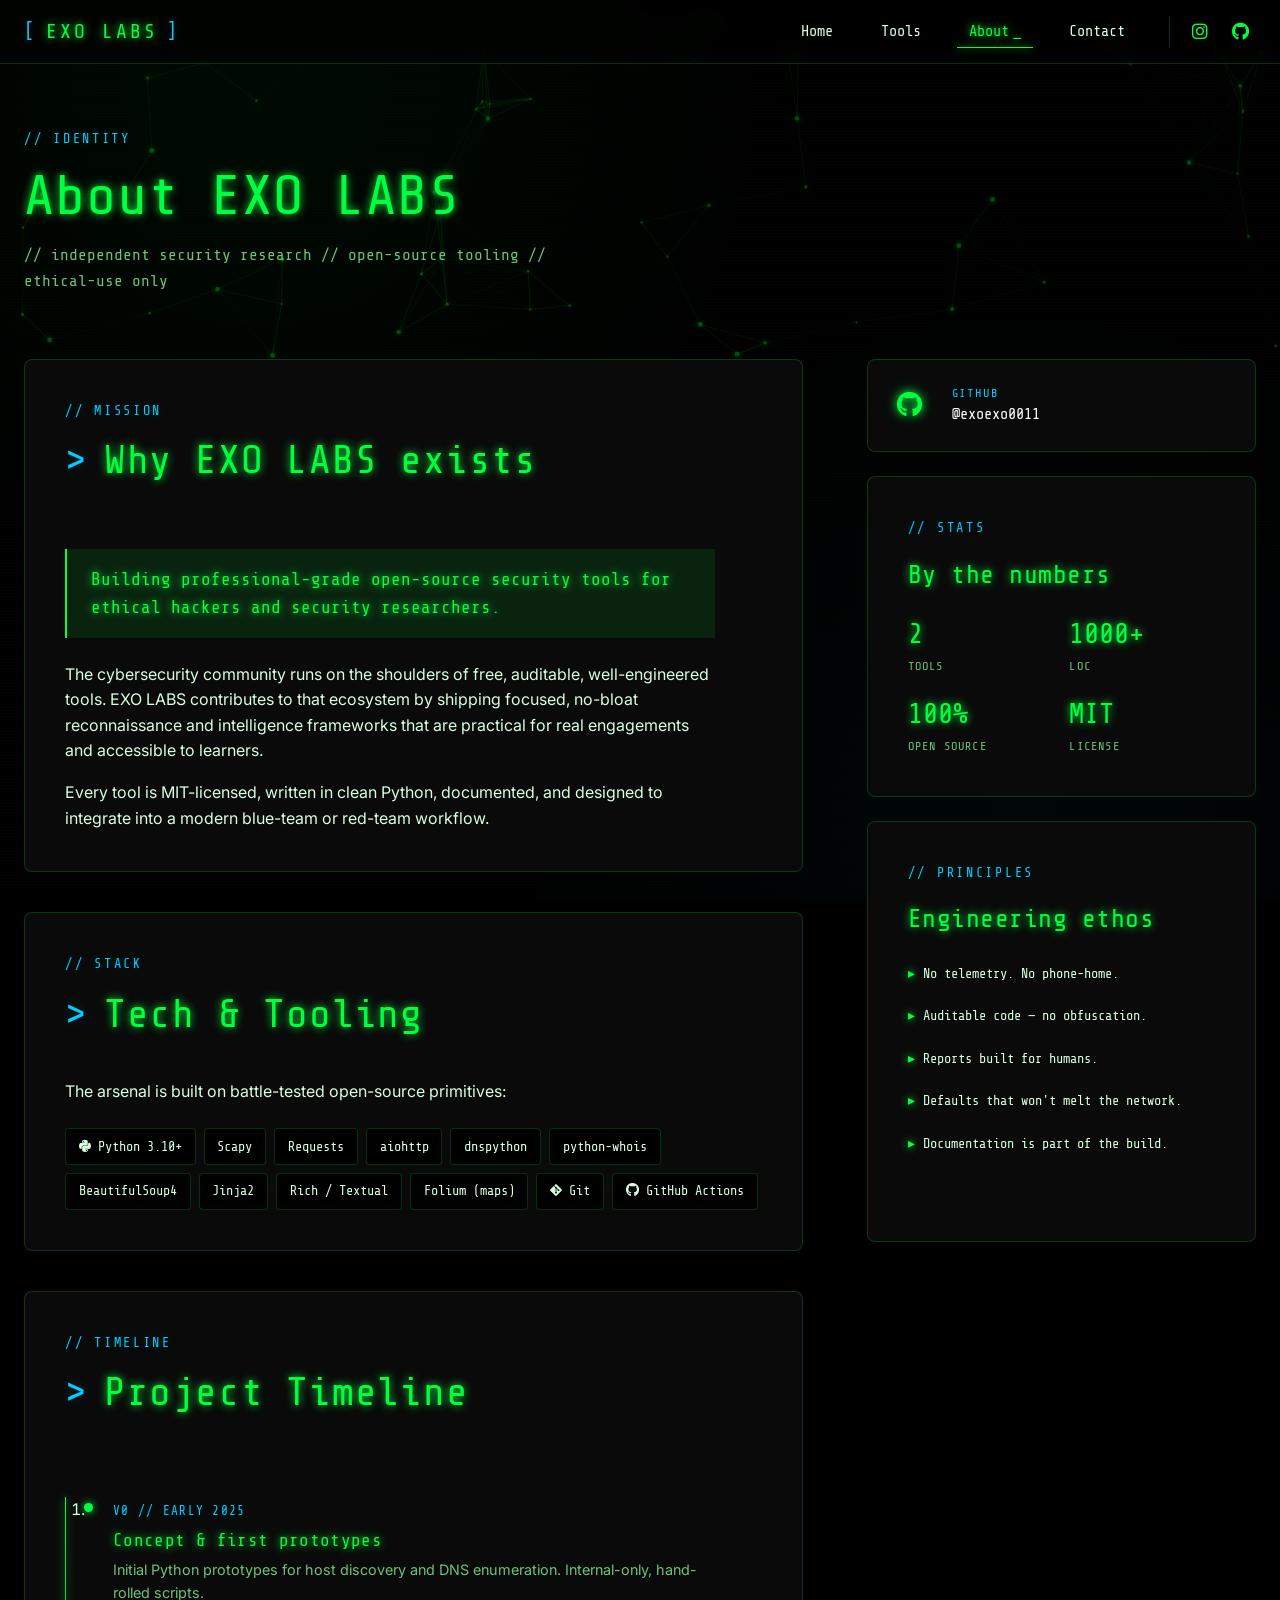
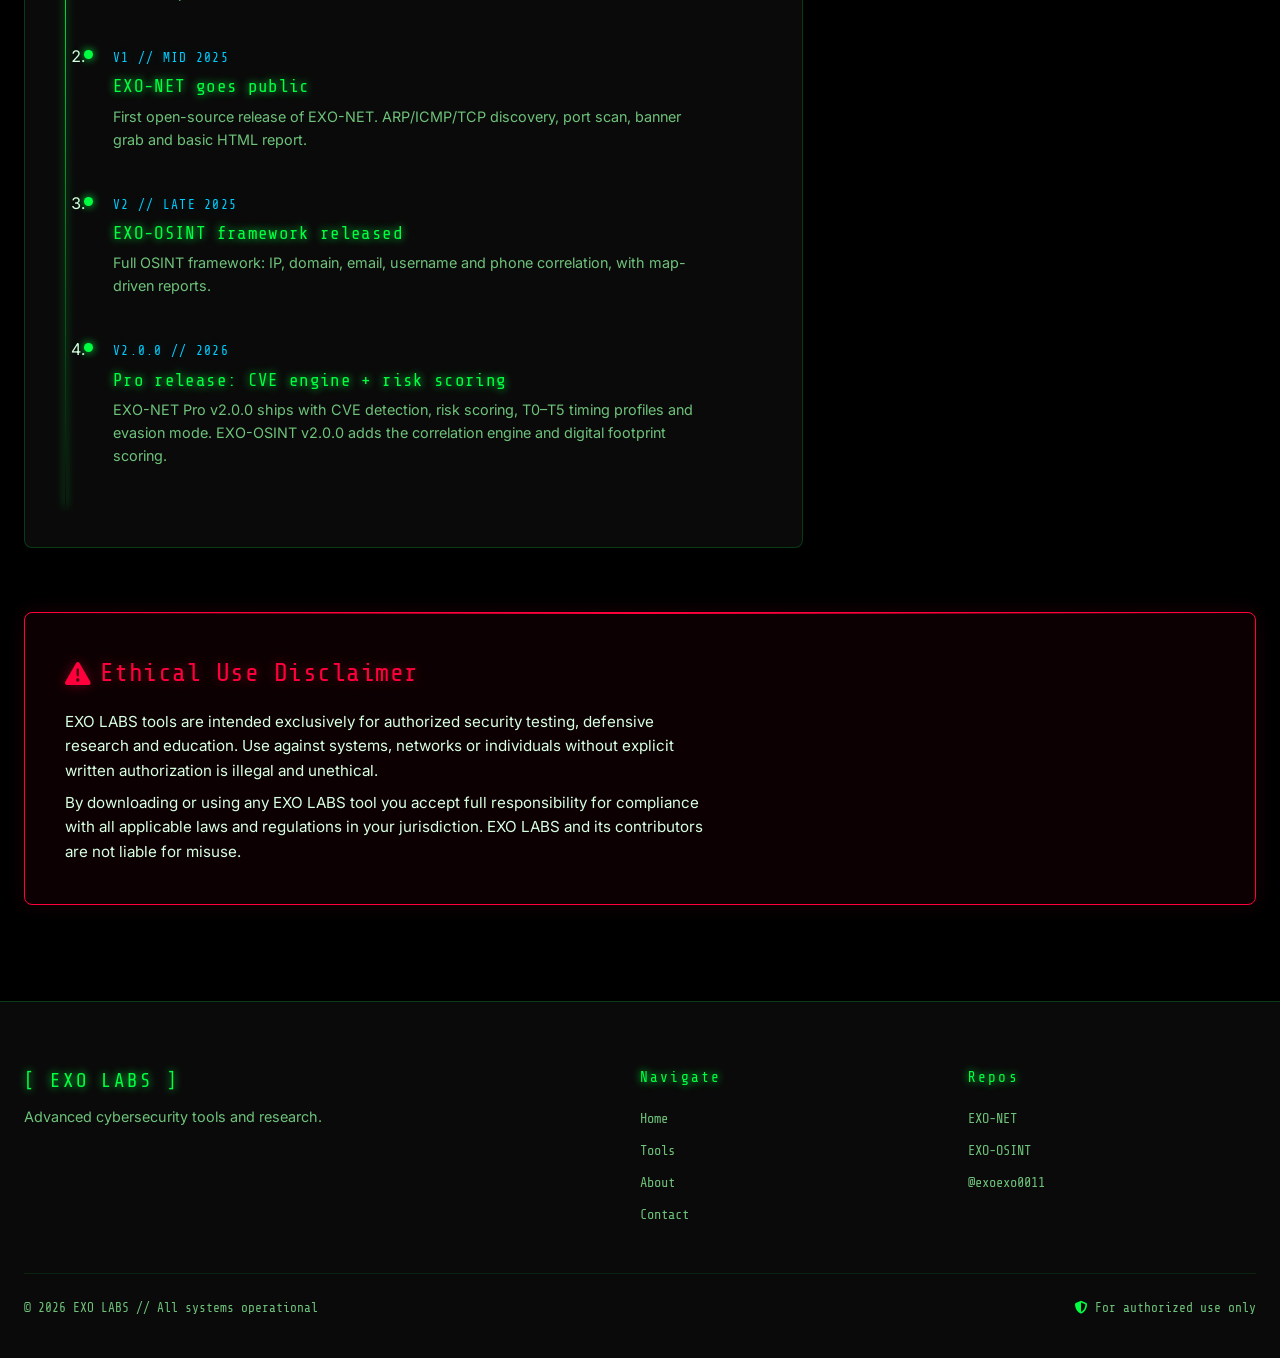
==== commit 532b623f: "feat(nav): add Instagram + GitHub social icons to navbar (all pages) - Instagram \u2192 https://www." ====
--- a/about.html
+++ b/about.html
@@ -44,6 +44,14 @@
         <li role="none"><a href="tools.html" class="nav-link" role="menuitem">Tools</a></li>
         <li role="none"><a href="about.html" class="nav-link active" role="menuitem">About</a></li>
         <li role="none"><a href="contact.html" class="nav-link" role="menuitem">Contact</a></li>
+        <li role="none" class="nav-socials">
+          <a href="https://www.instagram.com/akash._.exx" target="_blank" rel="noopener noreferrer" class="nav-social" aria-label="Instagram @akash._.exx" role="menuitem">
+            <i class="fa-brands fa-instagram" aria-hidden="true"></i>
+          </a>
+          <a href="https://github.com/exoexo0011" target="_blank" rel="noopener noreferrer" class="nav-social" aria-label="GitHub @exoexo0011" role="menuitem">
+            <i class="fa-brands fa-github" aria-hidden="true"></i>
+          </a>
+        </li>
       </ul>
     </div>
   </nav>
--- a/css/style.css
+++ b/css/style.css
@@ -1249,40 +1249,77 @@
   align-items: center;
   gap: var(--space-md);
   padding: var(--space-md);
-  background: var(--bg-elev);
-  border: 1px solid var(--border);
+  background: #0a0a0a;
+  border: 1px solid #00ff4133;
   border-radius: var(--radius-md);
   transition: all var(--transition-base);
-  color: var(--text);
+  color: #ffffff;
+  position: relative;
+  overflow: hidden;
+}
+
+.contact-link-card::before {
+  content: "";
+  position: absolute;
+  inset: 0;
+  background: radial-gradient(
+    circle at var(--mx, 50%) var(--my, 50%),
+    rgba(0, 255, 65, 0.08),
+    transparent 60%
+  );
+  opacity: 0;
+  transition: opacity var(--transition-base);
+  pointer-events: none;
 }
 
 .contact-link-card:hover {
-  border-color: var(--primary);
-  box-shadow: var(--glow-md);
+  border-color: #00ff41;
+  box-shadow: 0 0 20px #00ff4133;
   transform: translateX(4px);
-  color: var(--text);
+  color: #ffffff;
+}
+
+.contact-link-card:hover::before {
+  opacity: 1;
+}
+
+.contact-link-card:hover i {
+  text-shadow: 0 0 12px #00ff41, 0 0 24px #00ff4180;
+  transform: scale(1.08);
 }
 
 .contact-link-card i {
-  font-size: 1.5rem;
-  color: var(--primary);
-  text-shadow: var(--glow-sm);
-  width: 32px;
+  font-size: 1.6rem;
+  color: #00ff41;
+  text-shadow: 0 0 8px #00ff41, 0 0 16px #00ff4166;
+  width: 36px;
   text-align: center;
+  flex-shrink: 0;
+  transition: transform var(--transition-base), text-shadow var(--transition-base);
+  position: relative;
+  z-index: 1;
+}
+
+.contact-link-card > div {
+  position: relative;
+  z-index: 1;
+  min-width: 0;
 }
 
 .contact-link-card .label {
   font-family: var(--font-mono);
   font-size: 0.75rem;
-  color: var(--text-muted);
+  color: #00cfff;
+  text-shadow: var(--glow-cyan);
   letter-spacing: 0.15em;
   text-transform: uppercase;
 }
 
 .contact-link-card .value {
   font-family: var(--font-mono);
-  color: var(--primary);
+  color: #ffffff;
   font-size: 0.95rem;
+  word-break: break-all;
 }
 
 /* ============================================
@@ -1428,3 +1465,405 @@
     display: none !important;
   }
 }
+
+
+
+/* ============================================
+   Hero v2 — Redesigned hero
+   (Appended; later rules win the cascade)
+   ============================================ */
+
+:root {
+  --accent-purple: #7b2fff;
+  --accent-purple-dim: #7b2fff33;
+}
+
+/* Make matrix rain more visible */
+#matrix-canvas {
+  opacity: 0.55;
+}
+
+/* Hexagonal grid overlay (CSS only via SVG data-URI) */
+.hero-hex {
+  position: absolute;
+  inset: 0;
+  z-index: 1;
+  pointer-events: none;
+  background-image: url("data:image/svg+xml;utf8,<svg xmlns='http://www.w3.org/2000/svg' width='60' height='52' viewBox='0 0 60 52'><polygon points='30,1 58,17 58,35 30,51 2,35 2,17' fill='none' stroke='%2300ff41' stroke-width='0.6'/></svg>");
+  background-size: 60px 52px;
+  background-repeat: repeat;
+  opacity: 0.09;
+  -webkit-mask-image: radial-gradient(ellipse at center, #000 35%, transparent 85%);
+          mask-image: radial-gradient(ellipse at center, #000 35%, transparent 85%);
+}
+
+/* Bright thin sweeping scanline */
+.hero-scanline {
+  position: absolute;
+  left: 0;
+  right: 0;
+  top: -2%;
+  height: 2px;
+  background: linear-gradient(
+    90deg,
+    transparent 0%,
+    #00ff41 18%,
+    #ffffff 50%,
+    #00ff41 82%,
+    transparent 100%
+  );
+  box-shadow:
+    0 0 12px #00ff41,
+    0 0 30px rgba(0, 255, 65, 0.6),
+    0 0 60px rgba(0, 255, 65, 0.25);
+  z-index: 4;
+  pointer-events: none;
+  animation: scanline-sweep 8s linear infinite;
+  opacity: 0;
+}
+
+/* ASCII Logo — sharper, layered glow, no infinite glitch */
+.ascii-logo {
+  text-shadow:
+    0 0 6px #00ff41,
+    0 0 16px rgba(0, 255, 65, 0.85),
+    0 0 36px rgba(0, 255, 65, 0.55),
+    0 0 72px rgba(0, 255, 65, 0.25);
+  animation: logo-flicker 6s ease-in-out infinite;
+  cursor: default;
+  transition: text-shadow 250ms ease;
+}
+
+.ascii-logo:hover {
+  /* one-shot subtle glitch then back to clean */
+  animation: glitch 0.45s steps(3, end) 1, logo-flicker 6s ease-in-out infinite;
+}
+
+/* Animated underline beneath logo */
+.logo-underline {
+  height: 2px;
+  width: 0;
+  max-width: 720px;
+  margin: -0.25rem auto var(--space-md);
+  background: linear-gradient(
+    90deg,
+    transparent 0%,
+    #00ff41 18%,
+    var(--accent-purple) 50%,
+    #00ff41 82%,
+    transparent 100%
+  );
+  box-shadow:
+    0 0 12px #00ff41,
+    0 0 24px rgba(0, 255, 65, 0.4);
+  animation: line-grow 1.6s 0.5s cubic-bezier(0.2, 0.7, 0.2, 1) forwards;
+  opacity: 0;
+}
+
+/* Bigger, more dramatic tagline */
+.hero-tagline {
+  font-size: clamp(1.1rem, 2.6vw, 1.85rem);
+  letter-spacing: 0.02em;
+  margin-bottom: 0.5rem;
+}
+
+.hero-subtagline {
+  margin-bottom: var(--space-md);
+}
+
+/* ============================================
+   Hero terminal (live scan demo)
+   ============================================ */
+.hero-terminal {
+  max-width: 760px;
+  margin: var(--space-lg) auto var(--space-xl);
+  background: #050708;
+  border: 1px solid rgba(0, 255, 65, 0.35);
+  border-radius: 10px;
+  overflow: hidden;
+  text-align: left;
+  box-shadow:
+    inset 0 0 0 1px rgba(0, 255, 65, 0.08),
+    0 0 30px rgba(0, 255, 65, 0.18),
+    0 20px 60px rgba(0, 0, 0, 0.7);
+  position: relative;
+}
+
+.hero-terminal::before {
+  content: "";
+  position: absolute;
+  top: 0;
+  left: 0;
+  width: 100%;
+  height: 1px;
+  background: linear-gradient(90deg, transparent, #00ff41, var(--accent-purple), #00ff41, transparent);
+  opacity: 0.85;
+  z-index: 1;
+}
+
+.hero-terminal-header {
+  display: flex;
+  align-items: center;
+  gap: 0.5rem;
+  padding: 0.65rem 0.95rem;
+  background: linear-gradient(180deg, #0a0d0e, #07090a);
+  border-bottom: 1px solid rgba(0, 255, 65, 0.18);
+}
+
+.hero-terminal-title {
+  margin-left: auto;
+  font-family: var(--font-mono);
+  font-size: 0.78rem;
+  color: var(--text-muted);
+  letter-spacing: 0.12em;
+}
+
+.hero-terminal-body {
+  padding: var(--space-md) var(--space-md) calc(var(--space-md) + 0.25rem);
+  font-family: var(--font-mono);
+  font-size: clamp(0.72rem, 1.3vw, 0.88rem);
+  line-height: 1.7;
+  color: #c0e8c8;
+  min-height: 240px;
+  white-space: pre-wrap;
+  word-break: break-word;
+  margin: 0;
+}
+
+.hero-terminal-body .tx-cmd  { color: #d8ffe1; }
+.hero-terminal-body .tx-info { color: #00cfff; text-shadow: 0 0 6px rgba(0, 207, 255, 0.4); }
+.hero-terminal-body .tx-ok   { color: #00ff41; text-shadow: 0 0 6px rgba(0, 255, 65, 0.5); }
+.hero-terminal-body .tx-warn { color: #ffe600; text-shadow: 0 0 6px rgba(255, 230, 0, 0.5); }
+.hero-terminal-body .tx-err  { color: #ff003c; text-shadow: 0 0 6px rgba(255, 0, 60, 0.5); }
+.hero-terminal-body .tx-accent { color: var(--accent-purple); text-shadow: 0 0 6px rgba(123, 47, 255, 0.6); }
+
+.hero-terminal-body .tx-cursor {
+  display: inline-block;
+  width: 9px;
+  height: 1em;
+  background: #00ff41;
+  vertical-align: text-bottom;
+  margin-left: 2px;
+  animation: blink 1s step-end infinite;
+  box-shadow: 0 0 8px #00ff41, 0 0 16px rgba(0, 255, 65, 0.6);
+}
+
+/* ============================================
+   Stats bar (horizontal with separators)
+   ============================================ */
+.stats-bar {
+  display: flex;
+  align-items: center;
+  justify-content: center;
+  gap: var(--space-md);
+  padding: var(--space-md) var(--space-lg);
+  margin: 0 auto var(--space-lg);
+  max-width: 880px;
+  border-top: 1px solid rgba(0, 255, 65, 0.25);
+  border-bottom: 1px solid rgba(0, 255, 65, 0.25);
+  background: rgba(0, 0, 0, 0.55);
+  backdrop-filter: blur(10px);
+  -webkit-backdrop-filter: blur(10px);
+  position: relative;
+}
+
+.stats-bar::before,
+.stats-bar::after {
+  content: "";
+  position: absolute;
+  left: 50%;
+  transform: translateX(-50%);
+  width: 92%;
+  height: 1px;
+  background: linear-gradient(
+    90deg,
+    transparent,
+    #00ff41 35%,
+    var(--accent-purple) 50%,
+    #00ff41 65%,
+    transparent
+  );
+  opacity: 0.7;
+  pointer-events: none;
+}
+
+.stats-bar::before { top: -1px; }
+.stats-bar::after  { bottom: -1px; }
+
+.stat-item {
+  display: flex;
+  flex-direction: column;
+  align-items: center;
+  gap: 0.3rem;
+  flex: 1;
+  text-align: center;
+  padding: 0.5rem;
+}
+
+.stat-item i {
+  font-size: 1.3rem;
+  color: #00ff41;
+  text-shadow: 0 0 8px rgba(0, 255, 65, 0.6);
+  margin-bottom: 0.1rem;
+}
+
+.stat-item .stat-value {
+  font-family: var(--font-mono);
+  font-size: clamp(2.1rem, 5.5vw, 3.6rem);
+  color: #00ff41;
+  text-shadow:
+    0 0 10px #00ff41,
+    0 0 22px rgba(0, 255, 65, 0.55),
+    0 0 44px rgba(0, 255, 65, 0.25);
+  line-height: 1;
+  display: block;
+}
+
+.stat-item .stat-label {
+  font-family: var(--font-mono);
+  font-size: 0.72rem;
+  color: var(--text-muted);
+  letter-spacing: 0.18em;
+  text-transform: uppercase;
+}
+
+.stat-divider {
+  display: block;
+  width: 1px;
+  height: 64px;
+  flex-shrink: 0;
+  background: linear-gradient(
+    180deg,
+    transparent 0%,
+    #00ff41 28%,
+    var(--accent-purple) 50%,
+    #00ff41 72%,
+    transparent 100%
+  );
+  box-shadow: 0 0 10px rgba(0, 255, 65, 0.5);
+}
+
+/* ============================================
+   CTA row + redesigned buttons
+   ============================================ */
+.cta-row {
+  display: flex;
+  gap: 0.85rem;
+  justify-content: center;
+  flex-wrap: wrap;
+  margin-top: var(--space-md);
+}
+
+.btn-cta {
+  padding: 0.85rem 1.7rem;
+  font-size: 1rem;
+  letter-spacing: 0.06em;
+  font-weight: 500;
+  position: relative;
+  overflow: visible; /* allow pulse glow to bleed outside */
+}
+
+.btn-cta .btn-prefix {
+  font-family: var(--font-mono);
+  opacity: 0.85;
+  margin-right: 0.4rem;
+}
+
+.btn-cta .cta-arrow {
+  margin-left: 0.55rem;
+  transition: transform 250ms cubic-bezier(0.2, 0.7, 0.2, 1);
+}
+
+.btn-cta:hover .cta-arrow {
+  transform: translateX(6px);
+}
+
+/* Primary CTA — animated gradient bg */
+.btn-cta-primary {
+  background: linear-gradient(90deg, #00ff41 0%, #00ffaa 50%, #00ff41 100%);
+  background-size: 200% 100%;
+  color: #000;
+  border-color: #00ff41;
+  text-shadow: none;
+  animation:
+    bg-shift 5s linear infinite,
+    pulse-glow-green 2.4s ease-in-out infinite;
+}
+
+.btn-cta-primary:hover {
+  background: linear-gradient(90deg, #00ff41 0%, #00ffcc 50%, #00ff41 100%);
+  background-size: 200% 100%;
+  color: #000;
+  text-shadow: none;
+}
+
+/* Cyan CTA */
+.btn-cyan {
+  background: transparent;
+  border: 1px solid #00cfff;
+  color: #00cfff;
+  text-shadow: 0 0 8px rgba(0, 207, 255, 0.55);
+}
+
+.btn-cyan:hover {
+  background: rgba(0, 207, 255, 0.08);
+  color: #00cfff;
+  text-shadow: 0 0 10px #00cfff, 0 0 20px rgba(0, 207, 255, 0.6);
+}
+
+/* Pulse rings (declared as animations on the button itself) */
+.btn-pulse-green { animation: pulse-glow-green 2.4s ease-in-out infinite; }
+.btn-pulse-cyan  { animation: pulse-glow-cyan  2.4s ease-in-out infinite; }
+.btn-pulse-ghost { animation: pulse-glow-ghost 3.0s ease-in-out infinite; }
+
+/* Primary already has bg-shift + pulse combined above; keep declaration order so that wins */
+.btn-cta-primary.btn-pulse-green {
+  animation:
+    bg-shift 5s linear infinite,
+    pulse-glow-green 2.4s ease-in-out infinite;
+}
+
+/* Slight lift on hover for all CTAs */
+.btn-cta:hover {
+  transform: translateY(-2px);
+}
+
+
+
+/* ============================================
+   Nav social icons
+   ============================================ */
+.nav-socials {
+  display: flex;
+  align-items: center;
+  gap: 0.5rem;
+  margin-left: 0.5rem;
+  padding-left: 0.85rem;
+  border-left: 1px solid var(--border);
+  list-style: none;
+}
+
+.nav-social {
+  display: inline-flex;
+  align-items: center;
+  justify-content: center;
+  width: 32px;
+  height: 32px;
+  color: #00ff41;
+  font-size: 18px;
+  line-height: 1;
+  border-radius: var(--radius-sm);
+  transition:
+    color var(--transition-fast),
+    text-shadow var(--transition-fast),
+    background var(--transition-fast),
+    transform var(--transition-fast);
+}
+
+.nav-social:hover,
+.nav-social:focus-visible {
+  color: #ffffff;
+  text-shadow: 0 0 8px #00ff41, 0 0 16px rgba(0, 255, 65, 0.45);
+  background: rgba(0, 255, 65, 0.06);
+  transform: translateY(-1px);
+}
--- a/css/animations.css
+++ b/css/animations.css
@@ -60,28 +60,7 @@
   }
 }
 
-/* Scanline traveling across hero */
-@keyframes scanline {
-  0% { transform: translateY(-100%); }
-  100% { transform: translateY(100vh); }
-}
-
-.hero::before {
-  content: "";
-  position: absolute;
-  left: 0;
-  right: 0;
-  height: 80px;
-  background: linear-gradient(
-    180deg,
-    transparent,
-    rgba(0, 255, 65, 0.06),
-    transparent
-  );
-  z-index: 2;
-  pointer-events: none;
-  animation: scanline 8s linear infinite;
-}
+/* (Old hero band-scanline removed; replaced by .hero-scanline thin sweep in style.css) */
 
 /* Fade in */
 @keyframes fadeIn {
@@ -108,6 +87,80 @@
 .slide-up.delay-3 { animation-delay: 350ms; }
 .slide-up.delay-4 { animation-delay: 500ms; }
 .slide-up.delay-5 { animation-delay: 700ms; }
+.slide-up.delay-6 { animation-delay: 900ms; }
+.slide-up.delay-7 { animation-delay: 1100ms; }
+
+/* ============================================
+   Hero v2 — Redesigned hero animations
+   ============================================ */
+
+/* Bright thin scanline sweeping the hero top → bottom */
+@keyframes scanline-sweep {
+  0%   { top: -2%;  opacity: 0; }
+  6%   { opacity: 0.95; }
+  94%  { opacity: 0.95; }
+  100% { top: 102%; opacity: 0; }
+}
+
+/* Logo underline grows from 0 → full width on load */
+@keyframes line-grow {
+  0%   { width: 0;     opacity: 0; }
+  20%  { opacity: 1; }
+  100% { width: 100%;  opacity: 1; }
+}
+
+/* Subtle continuous flicker on the ASCII logo (no glitch) */
+@keyframes logo-flicker {
+  0%, 100% { opacity: 1; }
+  47%, 49% { opacity: 0.92; }
+  48%      { opacity: 0.78; }
+}
+
+/* Shifting gradient background for the primary CTA */
+@keyframes bg-shift {
+  0%   { background-position:   0% 50%; }
+  100% { background-position: 200% 50%; }
+}
+
+/* Pulsing glow halos for CTAs */
+@keyframes pulse-glow-green {
+  0%, 100% {
+    box-shadow:
+      0 0 0 0 rgba(0, 255, 65, 0.45),
+      0 0 14px rgba(0, 255, 65, 0.30);
+  }
+  50% {
+    box-shadow:
+      0 0 0 10px rgba(0, 255, 65, 0),
+      0 0 30px rgba(0, 255, 65, 0.55);
+  }
+}
+
+@keyframes pulse-glow-cyan {
+  0%, 100% {
+    box-shadow:
+      0 0 0 0 rgba(0, 207, 255, 0.45),
+      0 0 14px rgba(0, 207, 255, 0.25);
+  }
+  50% {
+    box-shadow:
+      0 0 0 10px rgba(0, 207, 255, 0),
+      0 0 28px rgba(0, 207, 255, 0.45);
+  }
+}
+
+@keyframes pulse-glow-ghost {
+  0%, 100% {
+    box-shadow:
+      0 0 0 0 rgba(123, 47, 255, 0),
+      0 0 8px rgba(0, 255, 65, 0.15);
+  }
+  50% {
+    box-shadow:
+      0 0 0 6px rgba(123, 47, 255, 0),
+      0 0 22px rgba(0, 255, 65, 0.30);
+  }
+}
 
 /* Scan flicker for ASCII logo */
 @keyframes flicker {
--- a/css/responsive.css
+++ b/css/responsive.css
@@ -153,3 +153,110 @@
 .ascii-logo-fallback {
   display: none;
 }
+
+
+
+/* ============================================
+   Hero v2 — Mobile adjustments
+   ============================================ */
+
+/* Stats bar: stack vertically, hide vertical dividers, smaller numbers */
+@media (max-width: 700px) {
+  .stats-bar {
+    flex-direction: column;
+    gap: 0.75rem;
+    padding: var(--space-md) var(--space-sm);
+  }
+
+  .stat-divider {
+    width: 60%;
+    height: 1px;
+    background: linear-gradient(
+      90deg,
+      transparent,
+      #00ff41 35%,
+      var(--accent-purple) 50%,
+      #00ff41 65%,
+      transparent
+    );
+  }
+
+  .stat-item .stat-value {
+    font-size: clamp(2.4rem, 9vw, 3.4rem);
+  }
+
+  /* CTA row: stack into a column, full-width buttons */
+  .cta-row {
+    flex-direction: column;
+    align-items: stretch;
+    width: 100%;
+    max-width: 320px;
+    margin-left: auto;
+    margin-right: auto;
+  }
+
+  .cta-row .btn-cta {
+    justify-content: center;
+  }
+
+  /* Hero terminal: tighten margins on mobile so it doesn't kiss the edges */
+  .hero-terminal {
+    margin-left: var(--space-sm);
+    margin-right: var(--space-sm);
+  }
+
+  .hero-terminal-body {
+    min-height: 220px;
+    font-size: 0.72rem;
+  }
+}
+
+/* Very small phones */
+@media (max-width: 480px) {
+  .hero-terminal-body {
+    min-height: 200px;
+    font-size: 0.68rem;
+    padding: var(--space-sm);
+  }
+
+  .hero-terminal-title {
+    font-size: 0.7rem;
+  }
+
+  .stats-bar {
+    margin-left: var(--space-sm);
+    margin-right: var(--space-sm);
+  }
+
+  .btn-cta {
+    padding: 0.75rem 1.2rem;
+    font-size: 0.92rem;
+  }
+
+  .logo-underline {
+    margin-top: 0;
+  }
+}
+
+
+
+/* ============================================
+   Nav social icons — mobile drawer
+   ============================================ */
+@media (max-width: 768px) {
+  .nav-socials {
+    margin: var(--space-sm) 0 0 0;
+    padding: var(--space-md) 0 0 0;
+    border-left: none;
+    border-top: 1px solid var(--border-soft);
+    justify-content: center;
+    gap: var(--space-md);
+    width: 100%;
+  }
+
+  .nav-social {
+    width: 44px;
+    height: 44px;
+    font-size: 22px;
+  }
+}
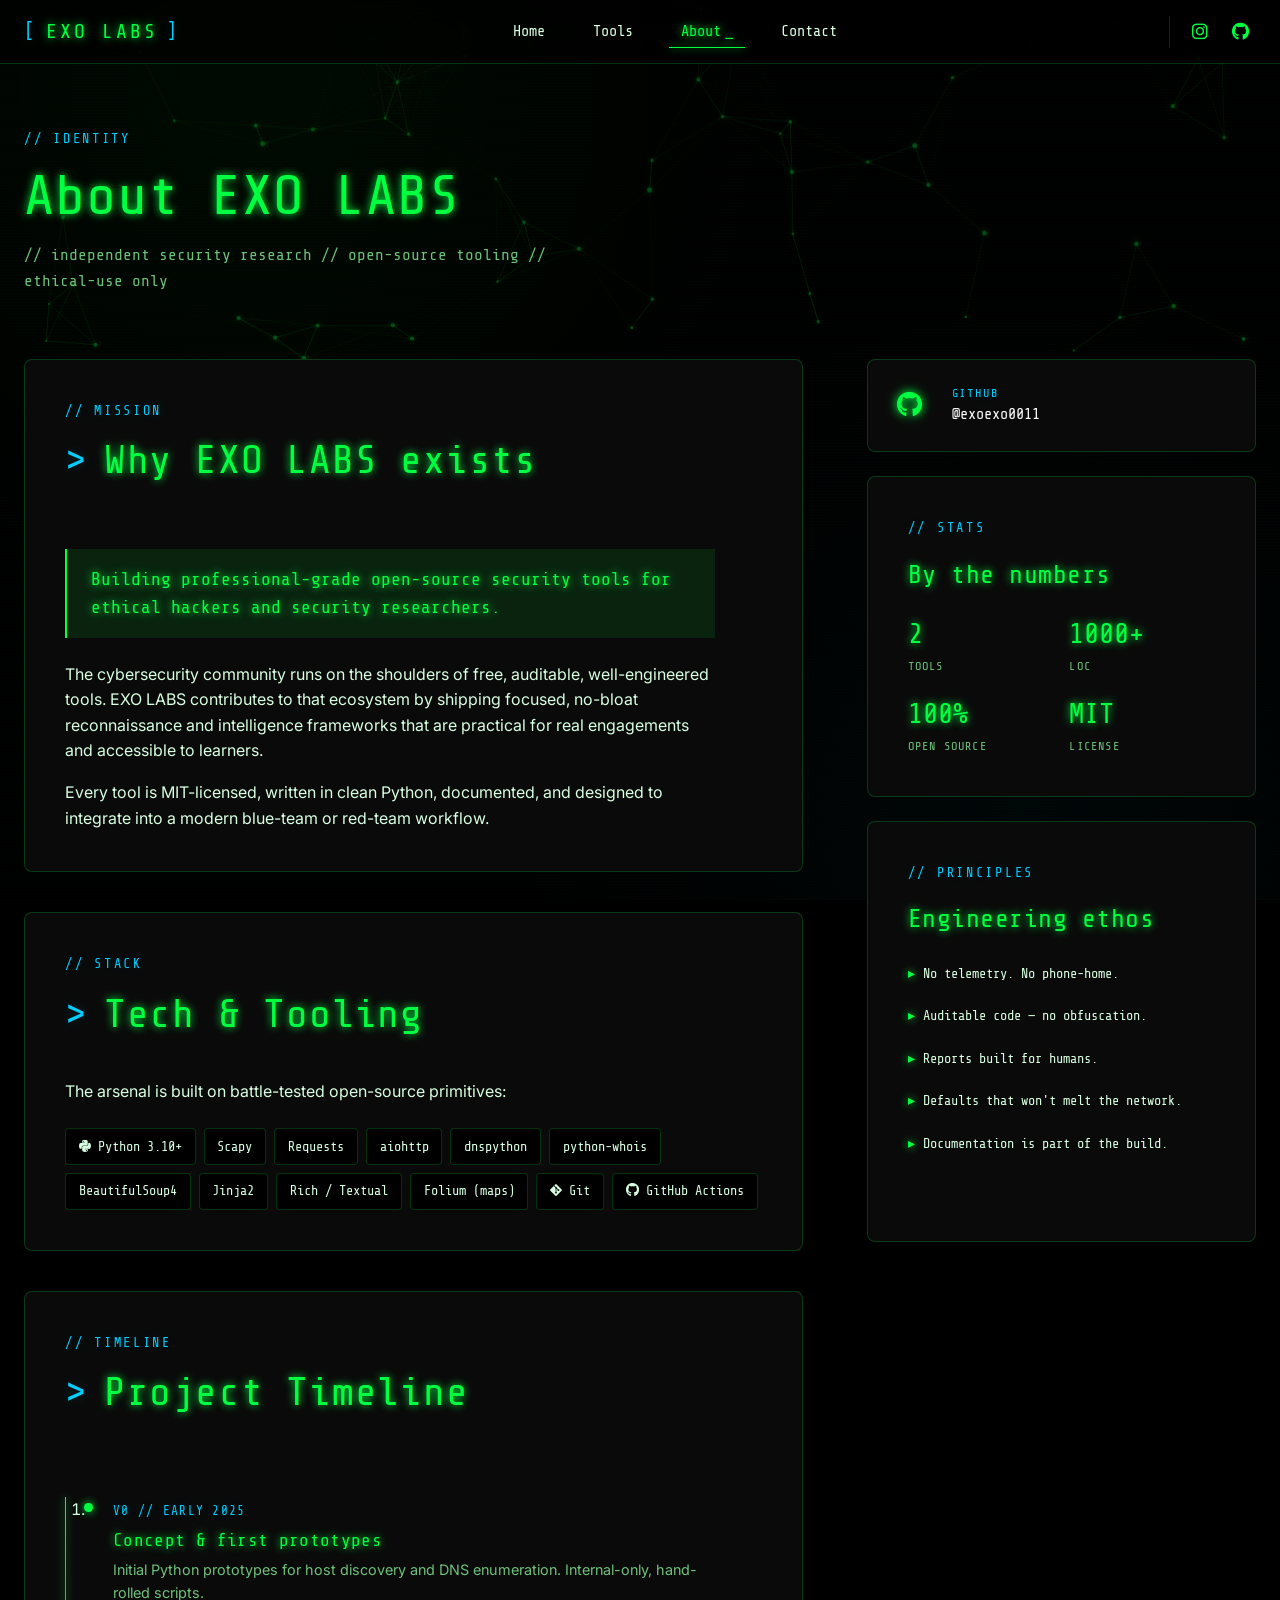
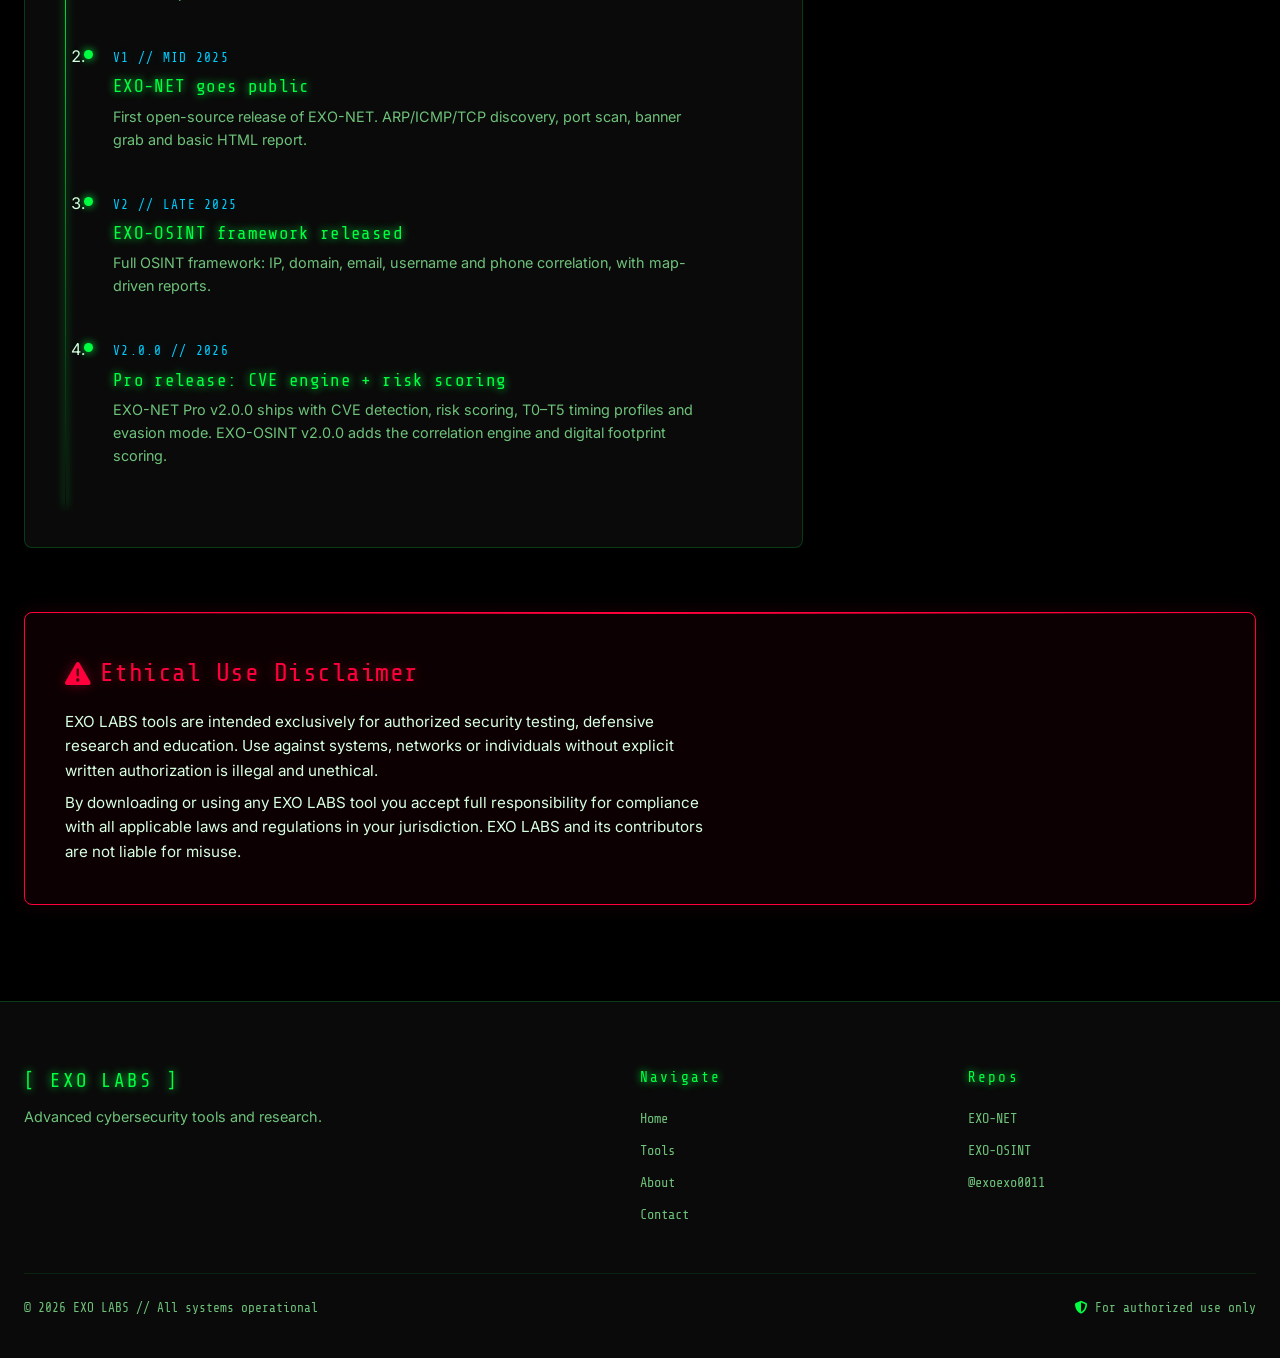
==== commit 90b58030: "fix(nav): cluster socials + hamburger on right (mobile fix) - Restructured nav DOM in all 4 pages:  " ====
--- a/about.html
+++ b/about.html
@@ -36,23 +36,25 @@
       <a href="index.html" class="nav-logo" aria-label="EXO LABS home">
         <span class="bracket">[</span>EXO LABS<span class="bracket">]</span>
       </a>
-      <button class="nav-toggle" id="nav-toggle" aria-label="Toggle navigation menu" aria-expanded="false" aria-controls="nav-links">
-        <span></span><span></span><span></span>
-      </button>
       <ul class="nav-links" id="nav-links" role="menubar">
         <li role="none"><a href="index.html" class="nav-link" role="menuitem">Home</a></li>
         <li role="none"><a href="tools.html" class="nav-link" role="menuitem">Tools</a></li>
         <li role="none"><a href="about.html" class="nav-link active" role="menuitem">About</a></li>
         <li role="none"><a href="contact.html" class="nav-link" role="menuitem">Contact</a></li>
-        <li role="none" class="nav-socials">
-          <a href="https://www.instagram.com/akash._.exx" target="_blank" rel="noopener noreferrer" class="nav-social" aria-label="Instagram @akash._.exx" role="menuitem">
+      </ul>
+      <div class="nav-end">
+        <div class="nav-socials">
+          <a href="https://www.instagram.com/akash._.exx" target="_blank" rel="noopener noreferrer" class="nav-social" aria-label="Instagram @akash._.exx">
             <i class="fa-brands fa-instagram" aria-hidden="true"></i>
           </a>
-          <a href="https://github.com/exoexo0011" target="_blank" rel="noopener noreferrer" class="nav-social" aria-label="GitHub @exoexo0011" role="menuitem">
+          <a href="https://github.com/exoexo0011" target="_blank" rel="noopener noreferrer" class="nav-social" aria-label="GitHub @exoexo0011">
             <i class="fa-brands fa-github" aria-hidden="true"></i>
           </a>
-        </li>
-      </ul>
+        </div>
+        <button class="nav-toggle" id="nav-toggle" aria-label="Toggle navigation menu" aria-expanded="false" aria-controls="nav-links">
+          <span></span><span></span><span></span>
+        </button>
+      </div>
     </div>
   </nav>
 
--- a/css/style.css
+++ b/css/style.css
@@ -1867,3 +1867,34 @@
   background: rgba(0, 255, 65, 0.06);
   transform: translateY(-1px);
 }
+
+
+
+/* ============================================
+   Nav v3 — right-side cluster (links + socials + toggle)
+   Wraps the right-hand nav items so they always stay clustered.
+   On mobile, .nav-links becomes a fixed-position drawer (out of flex
+   flow), and .nav-socials + .nav-toggle remain inline next to the logo.
+   ============================================ */
+
+.nav-end {
+  display: flex;
+  align-items: center;
+  gap: var(--space-md);
+}
+
+/* Stronger glassmorphism on the navbar */
+.nav {
+  background: rgba(0, 0, 0, 0.65);
+  backdrop-filter: blur(16px) saturate(180%);
+  -webkit-backdrop-filter: blur(16px) saturate(180%);
+}
+
+.nav.scrolled {
+  background: rgba(0, 0, 0, 0.85);
+}
+
+/* Drop the old margin-left — .nav-end's gap handles spacing now */
+.nav-socials {
+  margin-left: 0;
+}
--- a/css/responsive.css
+++ b/css/responsive.css
@@ -260,3 +260,33 @@
     font-size: 22px;
   }
 }
+
+
+
+/* ============================================
+   Nav v3 — mobile: socials + toggle clustered on right
+   Overrides the older "drawer-footer" styling for .nav-socials.
+   ============================================ */
+
+@media (max-width: 768px) {
+  /* Tighter gap on the right cluster to fit nicely on small screens */
+  .nav-end {
+    gap: 0.45rem;
+  }
+
+  /* Socials live in the navbar now (NOT inside the drawer) */
+  .nav-socials {
+    margin: 0;
+    padding: 0;
+    border: none;
+    justify-content: flex-end;
+    gap: 0.25rem;
+    width: auto;
+  }
+
+  .nav-social {
+    width: 36px;
+    height: 36px;
+    font-size: 18px;
+  }
+}
